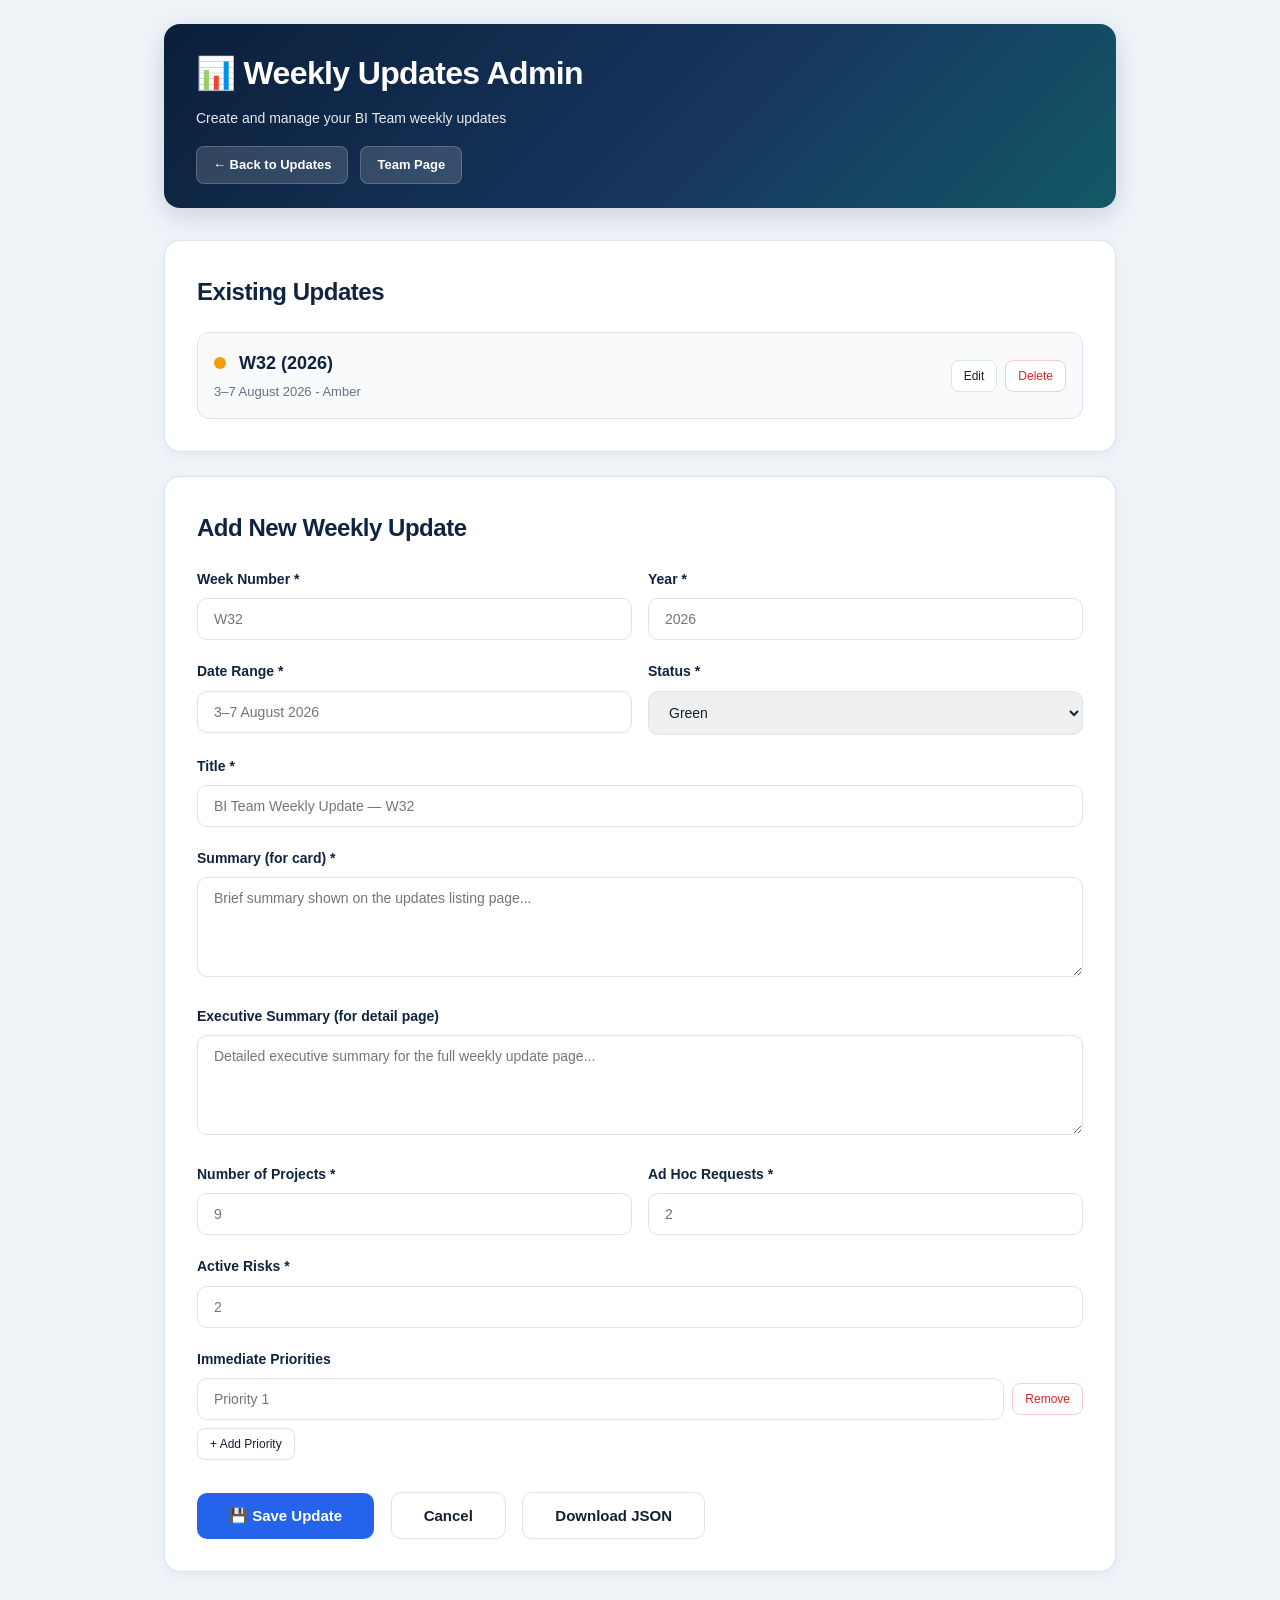
==== admin.html @ 56dffa7a "Add admin panel for managing weekly updates" ====
<!DOCTYPE html>
<html lang="en">
<head>
<meta charset="UTF-8">
<meta name="viewport" content="width=device-width, initial-scale=1.0">
<title>Admin - BI Team Weekly Updates</title>
<style>
:root {
  --navy:#10233f;
  --blue:#2563eb;
  --bg:#eef3f8;
  --text:#172033;
  --muted:#667085;
  --line:#dbe3ec;
}

* { box-sizing:border-box; }

body {
  margin:0;
  background: var(--bg);
  color: var(--text);
  font-family: Inter, "Segoe UI", Arial, sans-serif;
  line-height: 1.6;
}

.container {
  max-width: 1000px;
  margin: 0 auto;
  padding: 24px;
}

.header {
  padding: 24px 32px;
  border-radius: 16px;
  color: white;
  background: linear-gradient(135deg, #0b1f3a 0%, #17365f 58%, #0f766e 135%);
  box-shadow: 0 8px 24px rgba(15,35,63,.15);
  margin-bottom: 32px;
}

h1 {
  margin: 0 0 8px 0;
  font-size: 32px;
  letter-spacing: -.02em;
}

.header p {
  margin: 0;
  opacity: 0.9;
  font-size: 14px;
}

.nav-links {
  display: flex;
  gap: 12px;
  margin-top: 16px;
}

.nav-link {
  padding: 8px 16px;
  background: rgba(255,255,255,.15);
  border: 1px solid rgba(255,255,255,.2);
  border-radius: 8px;
  color: white;
  text-decoration: none;
  font-size: 13px;
  font-weight: 600;
  transition: all 0.2s;
}

.nav-link:hover {
  background: rgba(255,255,255,.25);
}

.card {
  background: white;
  border: 1px solid var(--line);
  border-radius: 16px;
  padding: 32px;
  margin-bottom: 24px;
  box-shadow: 0 4px 12px rgba(15,35,63,.04);
}

.card h2 {
  margin: 0 0 20px 0;
  color: var(--navy);
  font-size: 24px;
  letter-spacing: -.02em;
}

.form-group {
  margin-bottom: 20px;
}

.form-group label {
  display: block;
  margin-bottom: 8px;
  font-weight: 600;
  color: var(--navy);
  font-size: 14px;
}

.form-group input,
.form-group select,
.form-group textarea {
  width: 100%;
  padding: 12px 16px;
  border: 1px solid var(--line);
  border-radius: 10px;
  font-family: inherit;
  font-size: 14px;
  color: var(--text);
  transition: all 0.2s;
}

.form-group input:focus,
.form-group select:focus,
.form-group textarea:focus {
  outline: none;
  border-color: var(--blue);
  box-shadow: 0 0 0 3px rgba(37,99,235,.1);
}

.form-group textarea {
  min-height: 100px;
  resize: vertical;
}

.form-row {
  display: grid;
  grid-template-columns: 1fr 1fr;
  gap: 16px;
}

.priority-list {
  display: flex;
  flex-direction: column;
  gap: 8px;
}

.priority-item {
  display: flex;
  gap: 8px;
  align-items: center;
}

.priority-item input {
  flex: 1;
}

.btn-small {
  padding: 8px 12px;
  border: 1px solid var(--line);
  border-radius: 8px;
  background: white;
  color: var(--text);
  font-size: 12px;
  cursor: pointer;
  transition: all 0.2s;
}

.btn-small:hover {
  background: #f8fafc;
  border-color: var(--blue);
}

.btn-remove {
  color: #dc2626;
  border-color: #fecaca;
}

.btn-remove:hover {
  background: #fef2f2;
  border-color: #dc2626;
}

.btn-primary {
  padding: 14px 32px;
  border: none;
  border-radius: 10px;
  background: var(--blue);
  color: white;
  font-size: 15px;
  font-weight: 600;
  cursor: pointer;
  transition: all 0.2s;
}

.btn-primary:hover {
  background: #1d4ed8;
  transform: translateY(-1px);
  box-shadow: 0 4px 12px rgba(37,99,235,.3);
}

.btn-secondary {
  padding: 14px 32px;
  border: 1px solid var(--line);
  border-radius: 10px;
  background: white;
  color: var(--text);
  font-size: 15px;
  font-weight: 600;
  cursor: pointer;
  transition: all 0.2s;
  margin-left: 12px;
}

.btn-secondary:hover {
  background: #f8fafc;
  border-color: var(--blue);
}

.updates-list {
  display: flex;
  flex-direction: column;
  gap: 12px;
}

.update-item {
  display: flex;
  justify-content: space-between;
  align-items: center;
  padding: 16px;
  background: #f8fafc;
  border: 1px solid var(--line);
  border-radius: 12px;
  transition: all 0.2s;
}

.update-item:hover {
  background: white;
  box-shadow: 0 2px 8px rgba(15,35,63,.08);
}

.update-info {
  flex: 1;
}

.update-week {
  font-size: 18px;
  font-weight: 700;
  color: var(--navy);
  margin-bottom: 4px;
}

.update-date {
  font-size: 13px;
  color: var(--muted);
}

.update-actions {
  display: flex;
  gap: 8px;
}

.status-indicator {
  display: inline-block;
  width: 12px;
  height: 12px;
  border-radius: 50%;
  margin-right: 8px;
}

.status-green { background: #22c55e; }
.status-amber { background: #f59e0b; }
.status-red { background: #ef4444; }

.alert {
  padding: 16px 20px;
  border-radius: 12px;
  margin-bottom: 24px;
  font-size: 14px;
}

.alert-success {
  background: #dcfce7;
  color: #166534;
  border: 1px solid #bbf7d0;
}

.alert-error {
  background: #fee2e2;
  color: #991b1b;
  border: 1px solid #fecaca;
}

.alert-info {
  background: #dbeafe;
  color: #1e40af;
  border: 1px solid #bfdbfe;
}

@media (max-width: 768px) {
  .form-row {
    grid-template-columns: 1fr;
  }
  
  .container {
    padding: 16px;
  }
}
</style>
</head>
<body>
<div class="container">
  <header class="header">
    <h1>📊 Weekly Updates Admin</h1>
    <p>Create and manage your BI Team weekly updates</p>
    <div class="nav-links">
      <a href="index.html" class="nav-link">← Back to Updates</a>
      <a href="team.html" class="nav-link">Team Page</a>
    </div>
  </header>

  <div id="alertContainer"></div>

  <div class="card">
    <h2>Existing Updates</h2>
    <div class="updates-list" id="updatesList">
      <p style="color: var(--muted);">Loading updates...</p>
    </div>
  </div>

  <div class="card">
    <h2 id="formTitle">Add New Weekly Update</h2>
    <form id="updateForm">
      <input type="hidden" id="editIndex" value="">
      
      <div class="form-row">
        <div class="form-group">
          <label for="week">Week Number *</label>
          <input type="text" id="week" placeholder="W32" required>
        </div>
        <div class="form-group">
          <label for="year">Year *</label>
          <input type="number" id="year" placeholder="2026" required>
        </div>
      </div>

      <div class="form-row">
        <div class="form-group">
          <label for="dateRange">Date Range *</label>
          <input type="text" id="dateRange" placeholder="3–7 August 2026" required>
        </div>
        <div class="form-group">
          <label for="status">Status *</label>
          <select id="status" required>
            <option value="green">Green</option>
            <option value="amber">Amber</option>
            <option value="red">Red</option>
          </select>
        </div>
      </div>

      <div class="form-group">
        <label for="title">Title *</label>
        <input type="text" id="title" placeholder="BI Team Weekly Update — W32" required>
      </div>

      <div class="form-group">
        <label for="summary">Summary (for card) *</label>
        <textarea id="summary" placeholder="Brief summary shown on the updates listing page..." required></textarea>
      </div>

      <div class="form-group">
        <label for="executiveSummary">Executive Summary (for detail page)</label>
        <textarea id="executiveSummary" placeholder="Detailed executive summary for the full weekly update page..."></textarea>
      </div>

      <div class="form-row">
        <div class="form-group">
          <label for="projects">Number of Projects *</label>
          <input type="number" id="projects" placeholder="9" required>
        </div>
        <div class="form-group">
          <label for="adHoc">Ad Hoc Requests *</label>
          <input type="number" id="adHoc" placeholder="2" required>
        </div>
      </div>

      <div class="form-group">
        <label for="risks">Active Risks *</label>
        <input type="number" id="risks" placeholder="2" required>
      </div>

      <div class="form-group">
        <label>Immediate Priorities</label>
        <div class="priority-list" id="priorityList">
          <div class="priority-item">
            <input type="text" class="priority-input" placeholder="Priority 1">
            <button type="button" class="btn-small btn-remove" onclick="removePriority(this)">Remove</button>
          </div>
        </div>
        <button type="button" class="btn-small" onclick="addPriority()" style="margin-top: 8px;">+ Add Priority</button>
      </div>

      <div style="margin-top: 32px;">
        <button type="submit" class="btn-primary">💾 Save Update</button>
        <button type="button" class="btn-secondary" onclick="resetForm()">Cancel</button>
        <button type="button" class="btn-secondary" onclick="downloadJSON()">Download JSON</button>
      </div>
    </form>
  </div>
</div>

<script>
let updatesData = { updates: [] };

// Load existing updates
async function loadUpdates() {
  try {
    const response = await fetch('data/updates.json');
    if (response.ok) {
      updatesData = await response.json();
      displayUpdates();
    }
  } catch (error) {
    console.log('No existing updates found, starting fresh');
  }
}

function displayUpdates() {
  const list = document.getElementById('updatesList');
  if (updatesData.updates.length === 0) {
    list.innerHTML = '<p style="color: var(--muted);">No updates yet. Create your first one below!</p>';
    return;
  }

  list.innerHTML = updatesData.updates.map((update, index) => `
    <div class="update-item">
      <div class="update-info">
        <div class="update-week">
          <span class="status-indicator status-${update.status}"></span>
          ${update.week} (${update.year})
        </div>
        <div class="update-date">${update.dateRange} - ${update.statusLabel}</div>
      </div>
      <div class="update-actions">
        <button class="btn-small" onclick="editUpdate(${index})">Edit</button>
        <button class="btn-small btn-remove" onclick="deleteUpdate(${index})">Delete</button>
      </div>
    </div>
  `).join('');
}

function addPriority() {
  const list = document.getElementById('priorityList');
  const item = document.createElement('div');
  item.className = 'priority-item';
  item.innerHTML = `
    <input type="text" class="priority-input" placeholder="Priority ${list.children.length + 1}">
    <button type="button" class="btn-small btn-remove" onclick="removePriority(this)">Remove</button>
  `;
  list.appendChild(item);
}

function removePriority(btn) {
  btn.parentElement.remove();
}

function editUpdate(index) {
  const update = updatesData.updates[index];
  document.getElementById('editIndex').value = index;
  document.getElementById('formTitle').textContent = `Edit Update: ${update.week}`;
  document.getElementById('week').value = update.week;
  document.getElementById('year').value = update.year;
  document.getElementById('dateRange').value = update.dateRange;
  document.getElementById('status').value = update.status;
  document.getElementById('title').value = update.title;
  document.getElementById('summary').value = update.summary;
  document.getElementById('executiveSummary').value = update.executiveSummary || '';
  document.getElementById('projects').value = update.projects;
  document.getElementById('adHoc').value = update.adHoc;
  document.getElementById('risks').value = update.risks;

  // Load priorities
  const priorityList = document.getElementById('priorityList');
  priorityList.innerHTML = '';
  (update.priorities || []).forEach((priority, i) => {
    const item = document.createElement('div');
    item.className = 'priority-item';
    item.innerHTML = `
      <input type="text" class="priority-input" value="${priority}" placeholder="Priority ${i + 1}">
      <button type="button" class="btn-small btn-remove" onclick="removePriority(this)">Remove</button>
    `;
    priorityList.appendChild(item);
  });

  window.scrollTo({ top: document.getElementById('updateForm').offsetTop - 100, behavior: 'smooth' });
}

function deleteUpdate(index) {
  if (confirm('Are you sure you want to delete this update?')) {
    updatesData.updates.splice(index, 1);
    displayUpdates();
    showAlert('Update deleted successfully!', 'success');
  }
}

function resetForm() {
  document.getElementById('updateForm').reset();
  document.getElementById('editIndex').value = '';
  document.getElementById('formTitle').textContent = 'Add New Weekly Update';
  const priorityList = document.getElementById('priorityList');
  priorityList.innerHTML = `
    <div class="priority-item">
      <input type="text" class="priority-input" placeholder="Priority 1">
      <button type="button" class="btn-small btn-remove" onclick="removePriority(this)">Remove</button>
    </div>
  `;
}

function showAlert(message, type = 'info') {
  const alertContainer = document.getElementById('alertContainer');
  const alert = document.createElement('div');
  alert.className = `alert alert-${type}`;
  alert.textContent = message;
  alertContainer.appendChild(alert);
  setTimeout(() => alert.remove(), 5000);
}

document.getElementById('updateForm').addEventListener('submit', (e) => {
  e.preventDefault();
  
  const priorities = Array.from(document.querySelectorAll('.priority-input'))
    .map(input => input.value.trim())
    .filter(val => val);

  const status = document.getElementById('status').value;
  const statusLabels = { green: 'Green', amber: 'Amber', red: 'Red' };
  
  const week = document.getElementById('week').value;
  const year = document.getElementById('year').value;
  const fileName = `weekly-updates/${week.toLowerCase()}-${year}.html`;

  const update = {
    week,
    year: parseInt(year),
    dateRange: document.getElementById('dateRange').value,
    status,
    statusLabel: statusLabels[status],
    title: document.getElementById('title').value,
    summary: document.getElementById('summary').value,
    fileName,
    projects: parseInt(document.getElementById('projects').value),
    adHoc: parseInt(document.getElementById('adHoc').value),
    risks: parseInt(document.getElementById('risks').value),
    owner: "BI Team",
    executiveSummary: document.getElementById('executiveSummary').value,
    priorities
  };

  const editIndex = document.getElementById('editIndex').value;
  if (editIndex !== '') {
    updatesData.updates[parseInt(editIndex)] = update;
    showAlert('Update modified successfully!', 'success');
  } else {
    updatesData.updates.unshift(update);
    showAlert('Update added successfully!', 'success');
  }

  displayUpdates();
  resetForm();
  
  showAlert('Don\'t forget to download the JSON and commit changes to GitHub!', 'info');
});

function downloadJSON() {
  const dataStr = JSON.stringify(updatesData, null, 2);
  const dataUri = 'data:application/json;charset=utf-8,'+ encodeURIComponent(dataStr);
  const exportFileDefaultName = 'updates.json';
  
  const linkElement = document.createElement('a');
  linkElement.setAttribute('href', dataUri);
  linkElement.setAttribute('download', exportFileDefaultName);
  linkElement.click();
  
  showAlert('JSON file downloaded! Replace data/updates.json with this file and push to GitHub.', 'success');
}

// Initialize
loadUpdates();
</script>
</body>
</html>
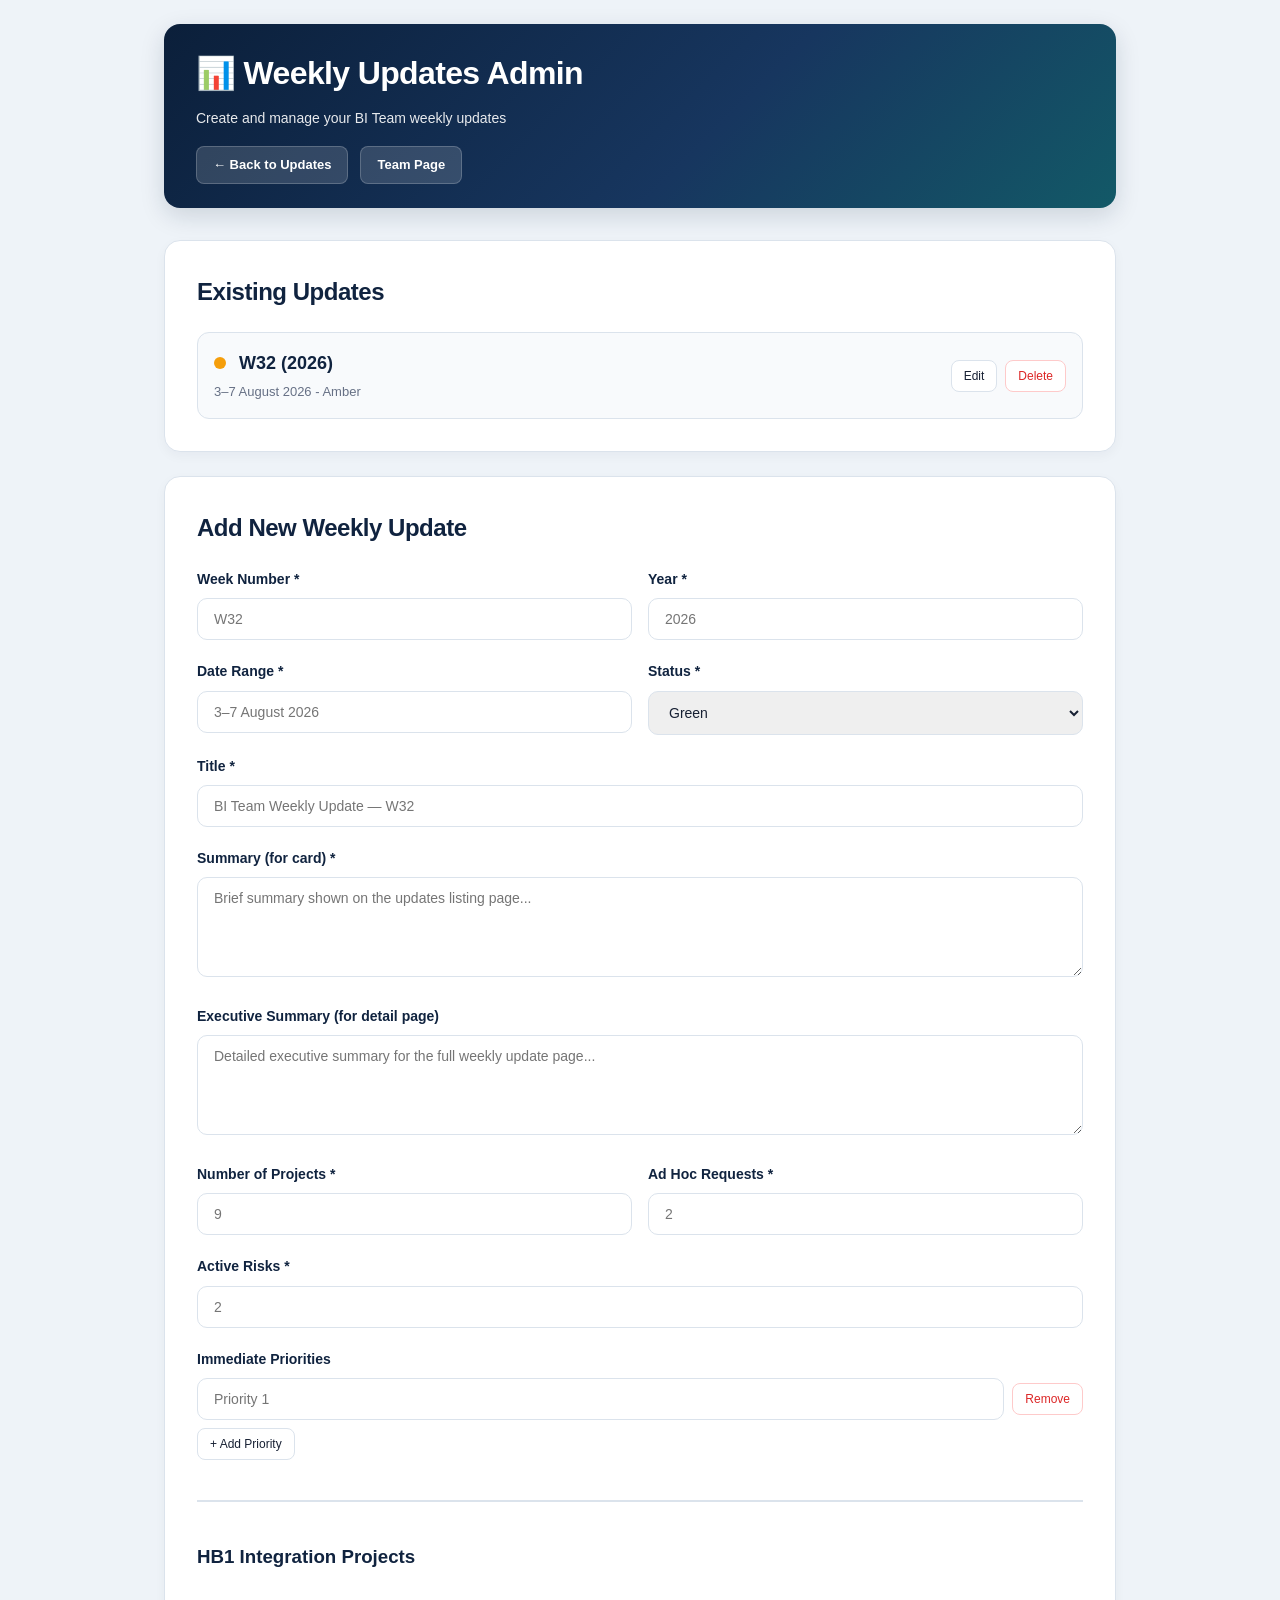
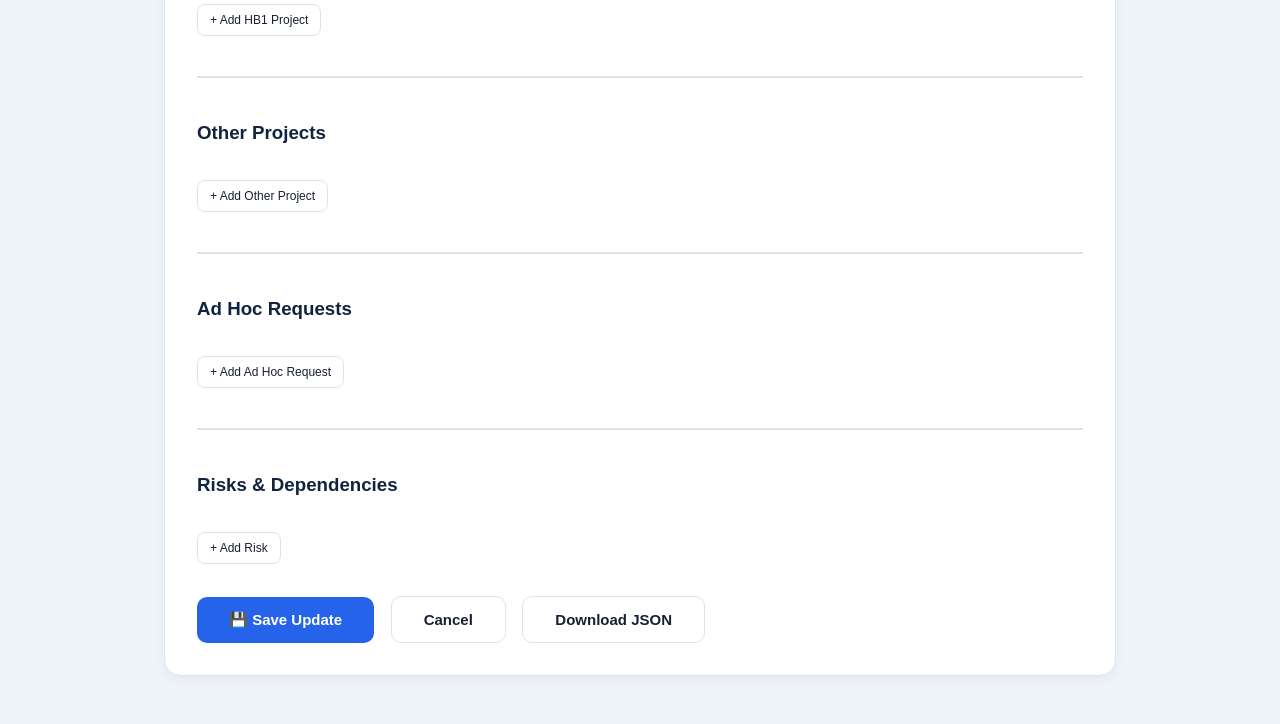
==== commit 1d3a3eef: "Add full project management to admin panel" ====
--- a/admin.html
+++ b/admin.html
@@ -291,6 +291,65 @@
   border: 1px solid #bfdbfe;
 }
 
+.project-card {
+  background: #f8fafc;
+  border: 1px solid var(--line);
+  border-radius: 12px;
+  padding: 20px;
+  margin-bottom: 16px;
+}
+
+.project-card h4 {
+  margin: 0 0 16px 0;
+  color: var(--navy);
+  font-size: 16px;
+  display: flex;
+  justify-content: space-between;
+  align-items: center;
+}
+
+.project-grid {
+  display: grid;
+  grid-template-columns: repeat(3, 1fr);
+  gap: 12px;
+  margin-bottom: 12px;
+}
+
+.stage-checkboxes {
+  display: flex;
+  flex-wrap: wrap;
+  gap: 12px;
+  margin: 12px 0;
+}
+
+.stage-checkbox {
+  display: flex;
+  align-items: center;
+  gap: 6px;
+  padding: 6px 12px;
+  background: white;
+  border: 1px solid var(--line);
+  border-radius: 8px;
+  cursor: pointer;
+  transition: all 0.2s;
+}
+
+.stage-checkbox:hover {
+  border-color: var(--blue);
+}
+
+.stage-checkbox input[type="checkbox"] {
+  width: auto;
+  margin: 0;
+}
+
+.stage-checkbox label {
+  margin: 0;
+  cursor: pointer;
+  font-size: 12px;
+  font-weight: 500;
+}
+
 @media (max-width: 768px) {
   .form-row {
     grid-template-columns: 1fr;
@@ -394,6 +453,30 @@
         </div>
         <button type="button" class="btn-small" onclick="addPriority()" style="margin-top: 8px;">+ Add Priority</button>
       </div>
+
+      <hr style="margin: 40px 0; border: none; border-top: 2px solid var(--line);">
+
+      <h3 style="margin-bottom: 20px; color: var(--navy);">HB1 Integration Projects</h3>
+      <div id="hb1ProjectsList"></div>
+      <button type="button" class="btn-small" onclick="addProject('hb1')" style="margin-top: 12px;">+ Add HB1 Project</button>
+
+      <hr style="margin: 40px 0; border: none; border-top: 2px solid var(--line);">
+
+      <h3 style="margin-bottom: 20px; color: var(--navy);">Other Projects</h3>
+      <div id="otherProjectsList"></div>
+      <button type="button" class="btn-small" onclick="addProject('other')" style="margin-top: 12px;">+ Add Other Project</button>
+
+      <hr style="margin: 40px 0; border: none; border-top: 2px solid var(--line);">
+
+      <h3 style="margin-bottom: 20px; color: var(--navy);">Ad Hoc Requests</h3>
+      <div id="adHocList"></div>
+      <button type="button" class="btn-small" onclick="addAdHoc()" style="margin-top: 12px;">+ Add Ad Hoc Request</button>
+
+      <hr style="margin: 40px 0; border: none; border-top: 2px solid var(--line);">
+
+      <h3 style="margin-bottom: 20px; color: var(--navy);">Risks & Dependencies</h3>
+      <div id="risksList"></div>
+      <button type="button" class="btn-small" onclick="addRisk()" style="margin-top: 12px;">+ Add Risk</button>
 
       <div style="margin-top: 32px;">
         <button type="submit" class="btn-primary">💾 Save Update</button>
@@ -453,6 +536,171 @@
     <button type="button" class="btn-small btn-remove" onclick="removePriority(this)">Remove</button>
   `;
   list.appendChild(item);
+}
+
+function removePriority(btn) {
+  btn.parentElement.remove();
+}
+
+function addProject(type) {
+  const listId = type === 'hb1' ? 'hb1ProjectsList' : 'otherProjectsList';
+  const list = document.getElementById(listId);
+  const index = list.children.length;
+  
+  const projectCard = document.createElement('div');
+  projectCard.className = 'project-card';
+  projectCard.innerHTML = `
+    <h4>
+      <span>Project ${index + 1}</span>
+      <button type="button" class="btn-small btn-remove" onclick="this.closest('.project-card').remove()">Remove</button>
+    </h4>
+    <div class="project-grid">
+      <div class="form-group" style="margin: 0;">
+        <label>Project Name *</label>
+        <input type="text" class="project-name" placeholder="Scorecard" required>
+      </div>
+      <div class="form-group" style="margin: 0;">
+        <label>Technology *</label>
+        <input type="text" class="project-tech" placeholder="Power BI" required>
+      </div>
+      <div class="form-group" style="margin: 0;">
+        <label>Owner *</label>
+        <input type="text" class="project-owner" placeholder="Mark" required>
+      </div>
+    </div>
+    ${type === 'hb1' ? `
+    <div class="form-group" style="margin: 12px 0 0 0;">
+      <label>Delivery Stages (check completed/in-progress)</label>
+      <div class="stage-checkboxes">
+        <div class="stage-checkbox">
+          <input type="checkbox" class="stage-scoping" id="scoping-${index}">
+          <label for="scoping-${index}">Scoping</label>
+        </div>
+        <div class="stage-checkbox">
+          <input type="checkbox" class="stage-development" id="development-${index}">
+          <label for="development-${index}">Development</label>
+        </div>
+        <div class="stage-checkbox">
+          <input type="checkbox" class="stage-internal" id="internal-${index}">
+          <label for="internal-${index}">Internal Testing</label>
+        </div>
+        <div class="stage-checkbox">
+          <input type="checkbox" class="stage-external" id="external-${index}">
+          <label for="external-${index}">External Testing</label>
+        </div>
+        <div class="stage-checkbox">
+          <input type="checkbox" class="stage-uat" id="uat-${index}">
+          <label for="uat-${index}">UAT</label>
+        </div>
+        <div class="stage-checkbox">
+          <input type="checkbox" class="stage-hypercare" id="hypercare-${index}">
+          <label for="hypercare-${index}">Hypercare</label>
+        </div>
+      </div>
+    </div>
+    ` : `
+    <div class="form-group" style="margin: 12px 0 0 0;">
+      <label>Status</label>
+      <select class="project-status">
+        <option value="done">Done</option>
+        <option value="progress">In Progress</option>
+        <option value="paused">Paused</option>
+        <option value="pending">Pending</option>
+      </select>
+    </div>
+    `}
+    <div class="form-group" style="margin: 12px 0 0 0;">
+      <label>This Week Update</label>
+      <textarea class="project-update" placeholder="What happened this week..." rows="2"></textarea>
+    </div>
+    <div class="form-group" style="margin: 12px 0 0 0;">
+      <label>Next Action</label>
+      <textarea class="project-next" placeholder="What's next..." rows="2"></textarea>
+    </div>
+    <div class="form-group" style="margin: 12px 0 0 0;">
+      <label>Forecast</label>
+      <input type="text" class="project-forecast" placeholder="TBC — UAT readiness">
+    </div>
+  `;
+  list.appendChild(projectCard);
+}
+
+function addAdHoc() {
+  const list = document.getElementById('adHocList');
+  const card = document.createElement('div');
+  card.className = 'project-card';
+  card.innerHTML = `
+    <h4>
+      <span>Request ${list.children.length + 1}</span>
+      <button type="button" class="btn-small btn-remove" onclick="this.closest('.project-card').remove()">Remove</button>
+    </h4>
+    <div class="project-grid">
+      <div class="form-group" style="margin: 0;">
+        <label>Request Name *</label>
+        <input type="text" class="adhoc-name" placeholder="Costing Sheet Macro Review" required>
+      </div>
+      <div class="form-group" style="margin: 0;">
+        <label>Technology</label>
+        <input type="text" class="adhoc-tech" placeholder="Excel">
+      </div>
+      <div class="form-group" style="margin: 0;">
+        <label>Raised By</label>
+        <input type="text" class="adhoc-raised" placeholder="Justin & Gavin">
+      </div>
+    </div>
+    <div class="project-grid" style="grid-template-columns: 1fr 1fr;">
+      <div class="form-group" style="margin: 12px 0 0 0;">
+        <label>Status</label>
+        <select class="adhoc-status">
+          <option value="monitoring">Monitoring</option>
+          <option value="progress">In Progress</option>
+          <option value="done">Done</option>
+        </select>
+      </div>
+      <div class="form-group" style="margin: 12px 0 0 0;">
+        <label>Owner</label>
+        <input type="text" class="adhoc-owner" placeholder="Mark">
+      </div>
+    </div>
+    <div class="form-group" style="margin: 12px 0 0 0;">
+      <label>Next Action</label>
+      <textarea class="adhoc-next" placeholder="Continue monitoring and support..." rows="2"></textarea>
+    </div>
+  `;
+  list.appendChild(card);
+}
+
+function addRisk() {
+  const list = document.getElementById('risksList');
+  const card = document.createElement('div');
+  card.className = 'project-card';
+  card.innerHTML = `
+    <h4>
+      <span>Risk ${list.children.length + 1}</span>
+      <button type="button" class="btn-small btn-remove" onclick="this.closest('.project-card').remove()">Remove</button>
+    </h4>
+    <div class="form-group" style="margin: 0;">
+      <label>Risk Level</label>
+      <select class="risk-level">
+        <option value="high">High</option>
+        <option value="medium">Medium</option>
+        <option value="low">Low</option>
+      </select>
+    </div>
+    <div class="form-group" style="margin: 12px 0 0 0;">
+      <label>Risk Description *</label>
+      <input type="text" class="risk-name" placeholder="HB1 Margin data is not finalised..." required>
+    </div>
+    <div class="form-group" style="margin: 12px 0 0 0;">
+      <label>Impact</label>
+      <textarea class="risk-impact" placeholder="Scheduled and Actual Margin fields are not yet finalised..." rows="2"></textarea>
+    </div>
+    <div class="form-group" style="margin: 12px 0 0 0;">
+      <label>Affected Reports</label>
+      <input type="text" class="risk-affected" placeholder="Scorecard; Gross Margin Report">
+    </div>
+  `;
+  list.appendChild(card);
 }
 
 function removePriority(btn) {
@@ -487,6 +735,77 @@
     priorityList.appendChild(item);
   });
 
+  // Load HB1 projects
+  document.getElementById('hb1ProjectsList').innerHTML = '';
+  (update.hb1Projects || []).forEach(() => {
+    addProject('hb1');
+  });
+  const hb1Cards = document.querySelectorAll('#hb1ProjectsList .project-card');
+  (update.hb1Projects || []).forEach((proj, i) => {
+    const card = hb1Cards[i];
+    card.querySelector('.project-name').value = proj.name;
+    card.querySelector('.project-tech').value = proj.technology;
+    card.querySelector('.project-owner').value = proj.owner;
+    if (proj.stages) {
+      card.querySelector('.stage-scoping').checked = proj.stages.scoping;
+      card.querySelector('.stage-development').checked = proj.stages.development;
+      card.querySelector('.stage-internal').checked = proj.stages.internalTesting;
+      card.querySelector('.stage-external').checked = proj.stages.externalTesting;
+      card.querySelector('.stage-uat').checked = proj.stages.uat;
+      card.querySelector('.stage-hypercare').checked = proj.stages.hypercare;
+    }
+    card.querySelector('.project-update').value = proj.thisWeek || '';
+    card.querySelector('.project-next').value = proj.nextAction || '';
+    card.querySelector('.project-forecast').value = proj.forecast || '';
+  });
+
+  // Load other projects
+  document.getElementById('otherProjectsList').innerHTML = '';
+  (update.otherProjects || []).forEach(() => {
+    addProject('other');
+  });
+  const otherCards = document.querySelectorAll('#otherProjectsList .project-card');
+  (update.otherProjects || []).forEach((proj, i) => {
+    const card = otherCards[i];
+    card.querySelector('.project-name').value = proj.name;
+    card.querySelector('.project-tech').value = proj.technology;
+    card.querySelector('.project-owner').value = proj.owner;
+    card.querySelector('.project-status').value = proj.status || 'progress';
+    card.querySelector('.project-update').value = proj.thisWeek || '';
+    card.querySelector('.project-next').value = proj.nextAction || '';
+    card.querySelector('.project-forecast').value = proj.forecast || '';
+  });
+
+  // Load ad hoc requests
+  document.getElementById('adHocList').innerHTML = '';
+  (update.adHocRequests || []).forEach(() => {
+    addAdHoc();
+  });
+  const adHocCards = document.querySelectorAll('#adHocList .project-card');
+  (update.adHocRequests || []).forEach((req, i) => {
+    const card = adHocCards[i];
+    card.querySelector('.adhoc-name').value = req.name;
+    card.querySelector('.adhoc-tech').value = req.technology || '';
+    card.querySelector('.adhoc-raised').value = req.raisedBy || '';
+    card.querySelector('.adhoc-status').value = req.status || 'monitoring';
+    card.querySelector('.adhoc-owner').value = req.owner || '';
+    card.querySelector('.adhoc-next').value = req.nextAction || '';
+  });
+
+  // Load risks
+  document.getElementById('risksList').innerHTML = '';
+  (update.riskDetails || []).forEach(() => {
+    addRisk();
+  });
+  const riskCards = document.querySelectorAll('#risksList .project-card');
+  (update.riskDetails || []).forEach((risk, i) => {
+    const card = riskCards[i];
+    card.querySelector('.risk-level').value = risk.level || 'high';
+    card.querySelector('.risk-name').value = risk.risk;
+    card.querySelector('.risk-impact').value = risk.impact || '';
+    card.querySelector('.risk-affected').value = risk.affectedReports || '';
+  });
+
   window.scrollTo({ top: document.getElementById('updateForm').offsetTop - 100, behavior: 'smooth' });
 }
 
@@ -509,6 +828,10 @@
       <button type="button" class="btn-small btn-remove" onclick="removePriority(this)">Remove</button>
     </div>
   `;
+  document.getElementById('hb1ProjectsList').innerHTML = '';
+  document.getElementById('otherProjectsList').innerHTML = '';
+  document.getElementById('adHocList').innerHTML = '';
+  document.getElementById('risksList').innerHTML = '';
 }
 
 function showAlert(message, type = 'info') {
@@ -526,6 +849,53 @@
   const priorities = Array.from(document.querySelectorAll('.priority-input'))
     .map(input => input.value.trim())
     .filter(val => val);
+
+  // Collect HB1 projects
+  const hb1Projects = Array.from(document.querySelectorAll('#hb1ProjectsList .project-card')).map(card => ({
+    name: card.querySelector('.project-name').value,
+    technology: card.querySelector('.project-tech').value,
+    owner: card.querySelector('.project-owner').value,
+    stages: {
+      scoping: card.querySelector('.stage-scoping')?.checked || false,
+      development: card.querySelector('.stage-development')?.checked || false,
+      internalTesting: card.querySelector('.stage-internal')?.checked || false,
+      externalTesting: card.querySelector('.stage-external')?.checked || false,
+      uat: card.querySelector('.stage-uat')?.checked || false,
+      hypercare: card.querySelector('.stage-hypercare')?.checked || false
+    },
+    thisWeek: card.querySelector('.project-update').value,
+    nextAction: card.querySelector('.project-next').value,
+    forecast: card.querySelector('.project-forecast').value
+  }));
+
+  // Collect other projects
+  const otherProjects = Array.from(document.querySelectorAll('#otherProjectsList .project-card')).map(card => ({
+    name: card.querySelector('.project-name').value,
+    technology: card.querySelector('.project-tech').value,
+    owner: card.querySelector('.project-owner').value,
+    status: card.querySelector('.project-status').value,
+    thisWeek: card.querySelector('.project-update').value,
+    nextAction: card.querySelector('.project-next').value,
+    forecast: card.querySelector('.project-forecast').value
+  }));
+
+  // Collect ad hoc requests
+  const adHocRequests = Array.from(document.querySelectorAll('#adHocList .project-card')).map(card => ({
+    name: card.querySelector('.adhoc-name').value,
+    technology: card.querySelector('.adhoc-tech').value,
+    raisedBy: card.querySelector('.adhoc-raised').value,
+    status: card.querySelector('.adhoc-status').value,
+    owner: card.querySelector('.adhoc-owner').value,
+    nextAction: card.querySelector('.adhoc-next').value
+  }));
+
+  // Collect risks
+  const risks = Array.from(document.querySelectorAll('#risksList .project-card')).map(card => ({
+    level: card.querySelector('.risk-level').value,
+    risk: card.querySelector('.risk-name').value,
+    impact: card.querySelector('.risk-impact').value,
+    affectedReports: card.querySelector('.risk-affected').value
+  }));
 
   const status = document.getElementById('status').value;
   const statusLabels = { green: 'Green', amber: 'Amber', red: 'Red' };
@@ -548,7 +918,11 @@
     risks: parseInt(document.getElementById('risks').value),
     owner: "BI Team",
     executiveSummary: document.getElementById('executiveSummary').value,
-    priorities
+    priorities,
+    hb1Projects,
+    otherProjects,
+    adHocRequests,
+    riskDetails: risks
   };
 
   const editIndex = document.getElementById('editIndex').value;
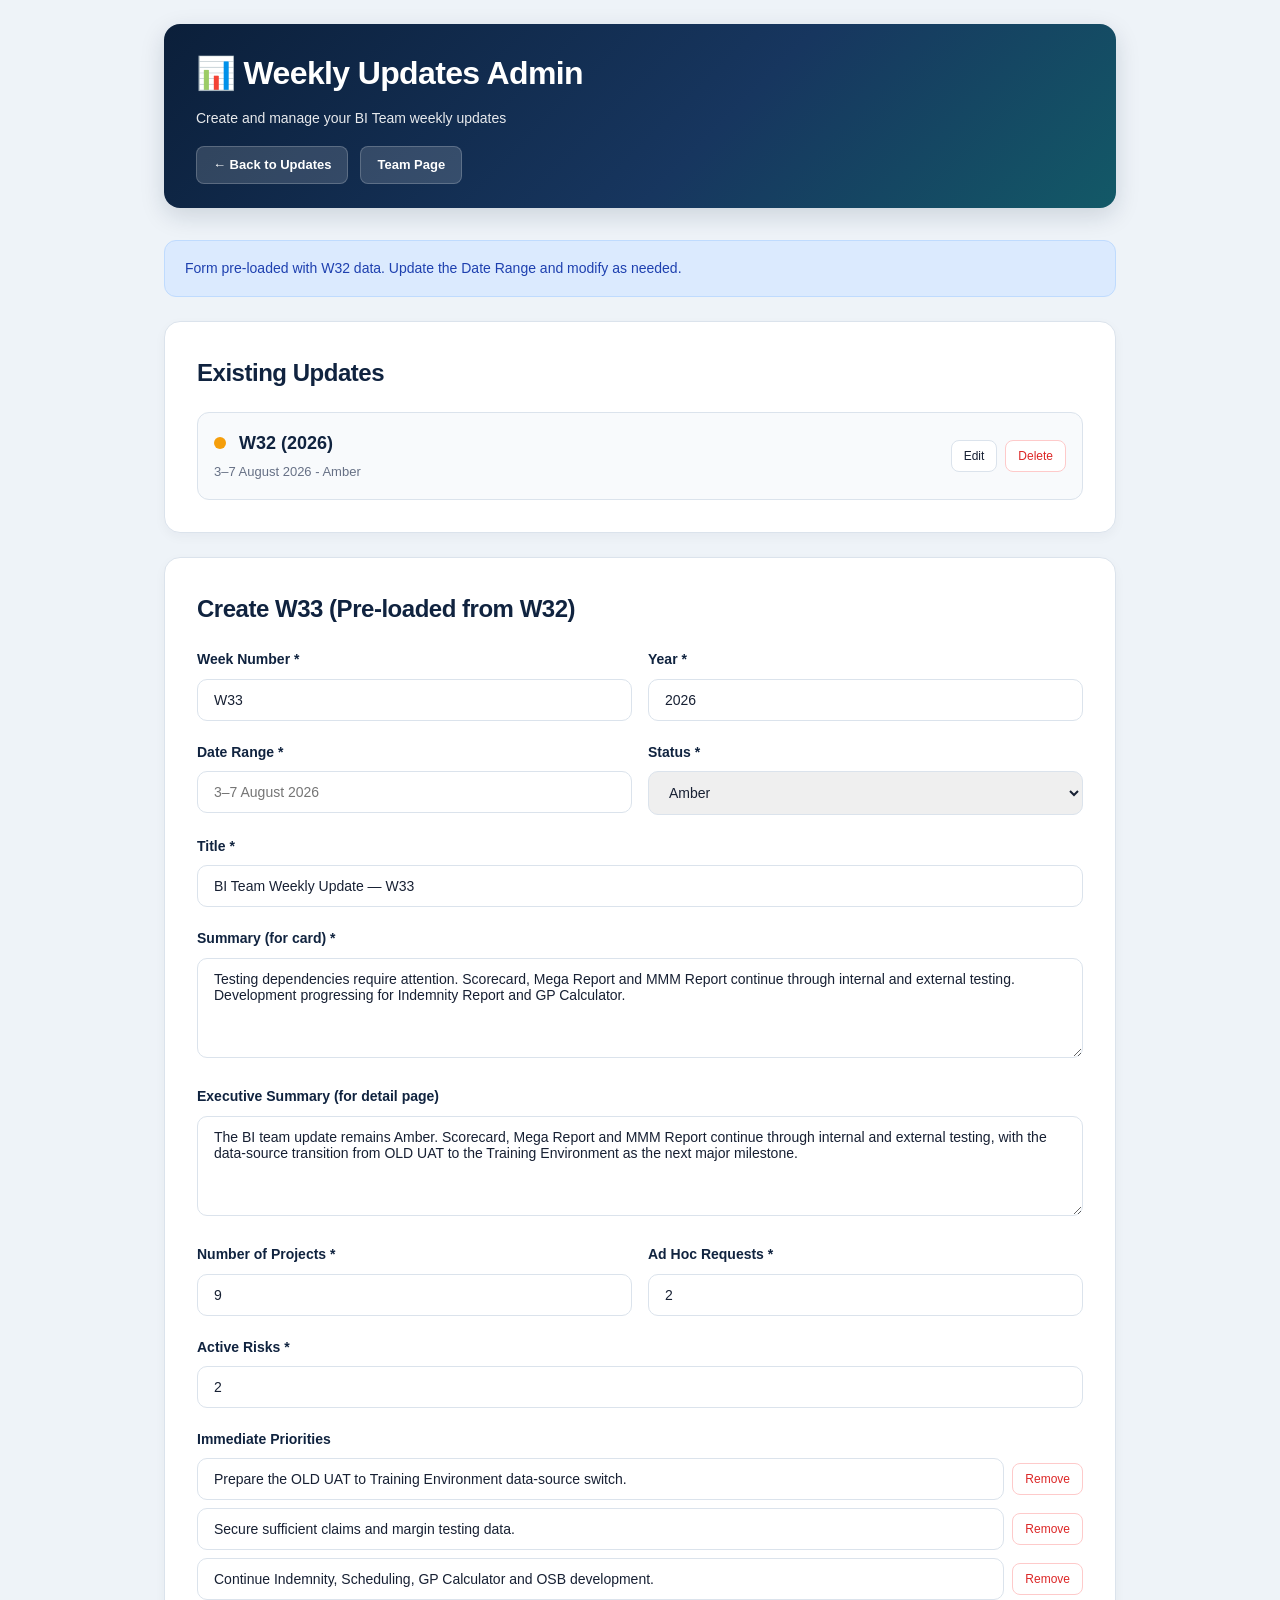
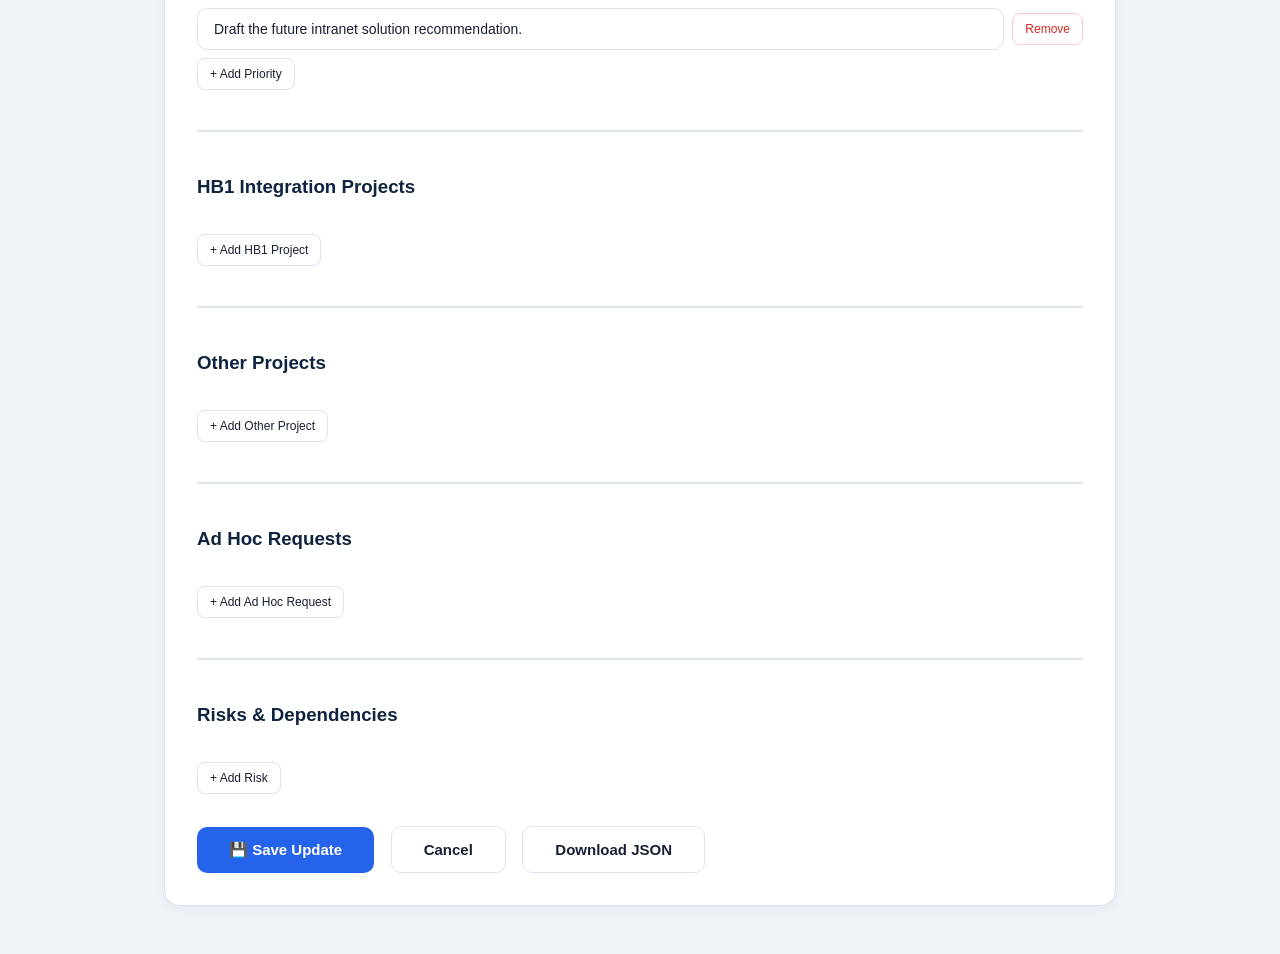
==== commit 98374adf: "Add auto-increment and pre-load previous week data feature" ====
--- a/admin.html
+++ b/admin.html
@@ -705,6 +705,132 @@
 
 function removePriority(btn) {
   btn.parentElement.remove();
+}
+
+function getNextWeekNumber() {
+  if (!updatesData.updates || updatesData.updates.length === 0) {
+    return 'W1';
+  }
+  // Get the most recent update (first in array)
+  const latestUpdate = updatesData.updates[0];
+  const weekMatch = latestUpdate.week.match(/W(\d+)/);
+  if (weekMatch) {
+    const nextWeekNum = parseInt(weekMatch[1]) + 1;
+    return `W${nextWeekNum}`;
+  }
+  return 'W1';
+}
+
+function preloadPreviousWeek() {
+  if (!updatesData.updates || updatesData.updates.length === 0) {
+    return; // No previous data to load
+  }
+
+  const previousUpdate = updatesData.updates[0]; // Most recent update
+  const nextWeek = getNextWeekNumber();
+  const nextYear = previousUpdate.year; // Keep same year (user can change if needed)
+
+  // Auto-fill form with previous week's data
+  document.getElementById('week').value = nextWeek;
+  document.getElementById('year').value = nextYear;
+  document.getElementById('dateRange').value = ''; // User needs to update this
+  document.getElementById('status').value = previousUpdate.status;
+  document.getElementById('title').value = `BI Team Weekly Update — ${nextWeek}`;
+  document.getElementById('summary').value = previousUpdate.summary;
+  document.getElementById('executiveSummary').value = previousUpdate.executiveSummary || '';
+  document.getElementById('projects').value = previousUpdate.projects;
+  document.getElementById('adHoc').value = previousUpdate.adHoc;
+  document.getElementById('risks').value = previousUpdate.risks;
+
+  // Load priorities
+  const priorityList = document.getElementById('priorityList');
+  priorityList.innerHTML = '';
+  (previousUpdate.priorities || []).forEach((priority, i) => {
+    const item = document.createElement('div');
+    item.className = 'priority-item';
+    item.innerHTML = `
+      <input type="text" class="priority-input" value="${priority}" placeholder="Priority ${i + 1}">
+      <button type="button" class="btn-small btn-remove" onclick="removePriority(this)">Remove</button>
+    `;
+    priorityList.appendChild(item);
+  });
+
+  // Load HB1 projects
+  document.getElementById('hb1ProjectsList').innerHTML = '';
+  (previousUpdate.hb1Projects || []).forEach(() => {
+    addProject('hb1');
+  });
+  const hb1Cards = document.querySelectorAll('#hb1ProjectsList .project-card');
+  (previousUpdate.hb1Projects || []).forEach((proj, i) => {
+    const card = hb1Cards[i];
+    card.querySelector('.project-name').value = proj.name;
+    card.querySelector('.project-tech').value = proj.technology;
+    card.querySelector('.project-owner').value = proj.owner;
+    if (proj.stages) {
+      card.querySelector('.stage-scoping').checked = proj.stages.scoping;
+      card.querySelector('.stage-development').checked = proj.stages.development;
+      card.querySelector('.stage-internal').checked = proj.stages.internalTesting;
+      card.querySelector('.stage-external').checked = proj.stages.externalTesting;
+      card.querySelector('.stage-uat').checked = proj.stages.uat;
+      card.querySelector('.stage-hypercare').checked = proj.stages.hypercare;
+    }
+    card.querySelector('.project-update').value = proj.thisWeek || '';
+    card.querySelector('.project-next').value = proj.nextAction || '';
+    card.querySelector('.project-forecast').value = proj.forecast || '';
+  });
+
+  // Load other projects
+  document.getElementById('otherProjectsList').innerHTML = '';
+  (previousUpdate.otherProjects || []).forEach(() => {
+    addProject('other');
+  });
+  const otherCards = document.querySelectorAll('#otherProjectsList .project-card');
+  (previousUpdate.otherProjects || []).forEach((proj, i) => {
+    const card = otherCards[i];
+    card.querySelector('.project-name').value = proj.name;
+    card.querySelector('.project-tech').value = proj.technology;
+    card.querySelector('.project-owner').value = proj.owner;
+    card.querySelector('.project-status').value = proj.status || 'progress';
+    card.querySelector('.project-update').value = proj.thisWeek || '';
+    card.querySelector('.project-next').value = proj.nextAction || '';
+    card.querySelector('.project-forecast').value = proj.forecast || '';
+  });
+
+  // Load ad hoc requests
+  document.getElementById('adHocList').innerHTML = '';
+  (previousUpdate.adHocRequests || []).forEach(() => {
+    addAdHoc();
+  });
+  const adHocCards = document.querySelectorAll('#adHocList .project-card');
+  (previousUpdate.adHocRequests || []).forEach((req, i) => {
+    const card = adHocCards[i];
+    card.querySelector('.adhoc-name').value = req.name;
+    card.querySelector('.adhoc-tech').value = req.technology || '';
+    card.querySelector('.adhoc-raised').value = req.raisedBy || '';
+    card.querySelector('.adhoc-status').value = req.status || 'monitoring';
+    card.querySelector('.adhoc-owner').value = req.owner || '';
+    card.querySelector('.adhoc-next').value = req.nextAction || '';
+  });
+
+  // Load risks
+  document.getElementById('risksList').innerHTML = '';
+  (previousUpdate.riskDetails || []).forEach(() => {
+    addRisk();
+  });
+  const riskCards = document.querySelectorAll('#risksList .project-card');
+  (previousUpdate.riskDetails || []).forEach((risk, i) => {
+    const card = riskCards[i];
+    card.querySelector('.risk-name').value = risk.name;
+    card.querySelector('.risk-category').value = risk.category || 'quality';
+    card.querySelector('.risk-likelihood').value = risk.likelihood || 'medium';
+    card.querySelector('.risk-impact').value = risk.impact || 'medium';
+    card.querySelector('.risk-mitigation').value = risk.mitigation || '';
+    card.querySelector('.risk-affected').value = risk.affected || '';
+  });
+
+  // Update form title
+  document.getElementById('formTitle').textContent = `Create ${nextWeek} (Pre-loaded from ${previousUpdate.week})`;
+  showAlert(`Form pre-loaded with ${previousUpdate.week} data. Update the Date Range and modify as needed.`, 'info');
 }
 
 function editUpdate(index) {
@@ -820,18 +946,15 @@
 function resetForm() {
   document.getElementById('updateForm').reset();
   document.getElementById('editIndex').value = '';
-  document.getElementById('formTitle').textContent = 'Add New Weekly Update';
   const priorityList = document.getElementById('priorityList');
-  priorityList.innerHTML = `
-    <div class="priority-item">
-      <input type="text" class="priority-input" placeholder="Priority 1">
-      <button type="button" class="btn-small btn-remove" onclick="removePriority(this)">Remove</button>
-    </div>
-  `;
+  priorityList.innerHTML = '';
   document.getElementById('hb1ProjectsList').innerHTML = '';
   document.getElementById('otherProjectsList').innerHTML = '';
   document.getElementById('adHocList').innerHTML = '';
   document.getElementById('risksList').innerHTML = '';
+  
+  // After reset, automatically pre-load previous week's data
+  setTimeout(() => preloadPreviousWeek(), 100);
 }
 
 function showAlert(message, type = 'info') {
@@ -954,7 +1077,10 @@
 }
 
 // Initialize
-loadUpdates();
+loadUpdates().then(() => {
+  // After loading existing updates, pre-load form with next week's data
+  preloadPreviousWeek();
+});
 </script>
 </body>
 </html>
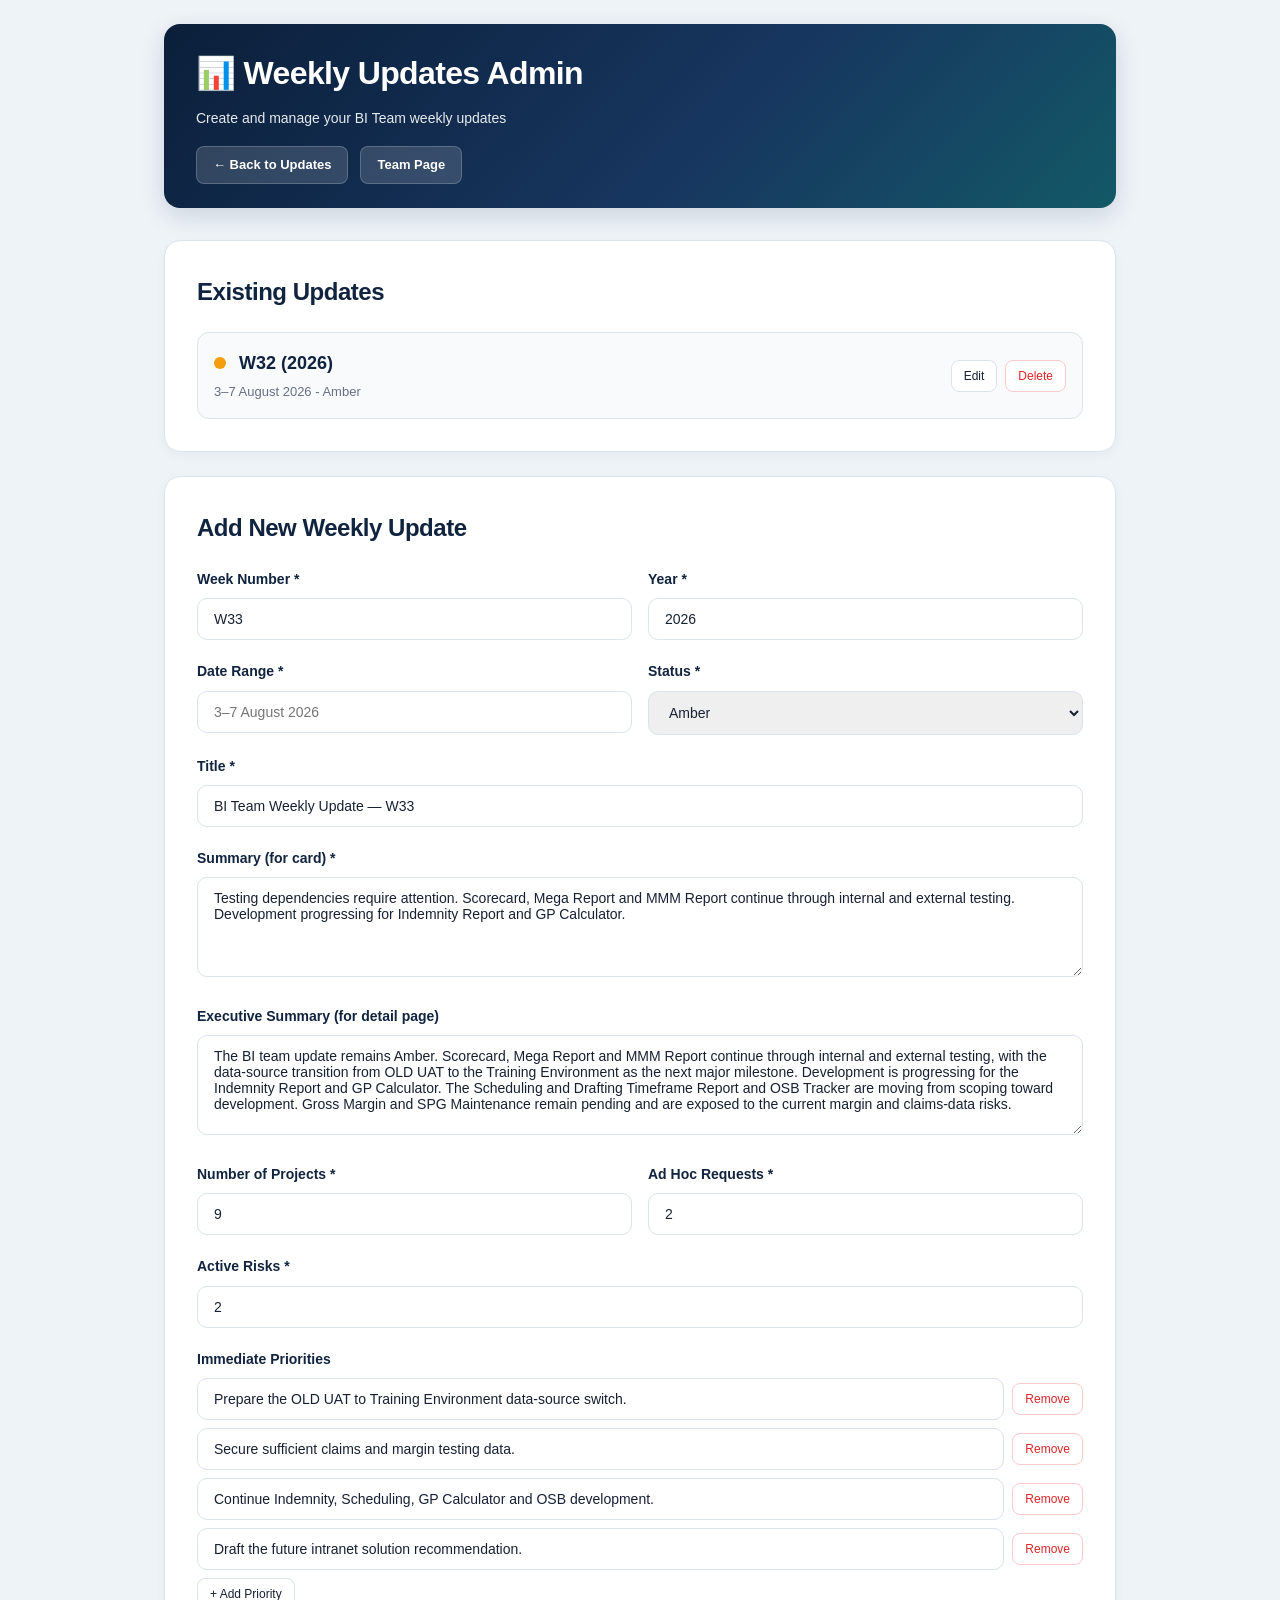
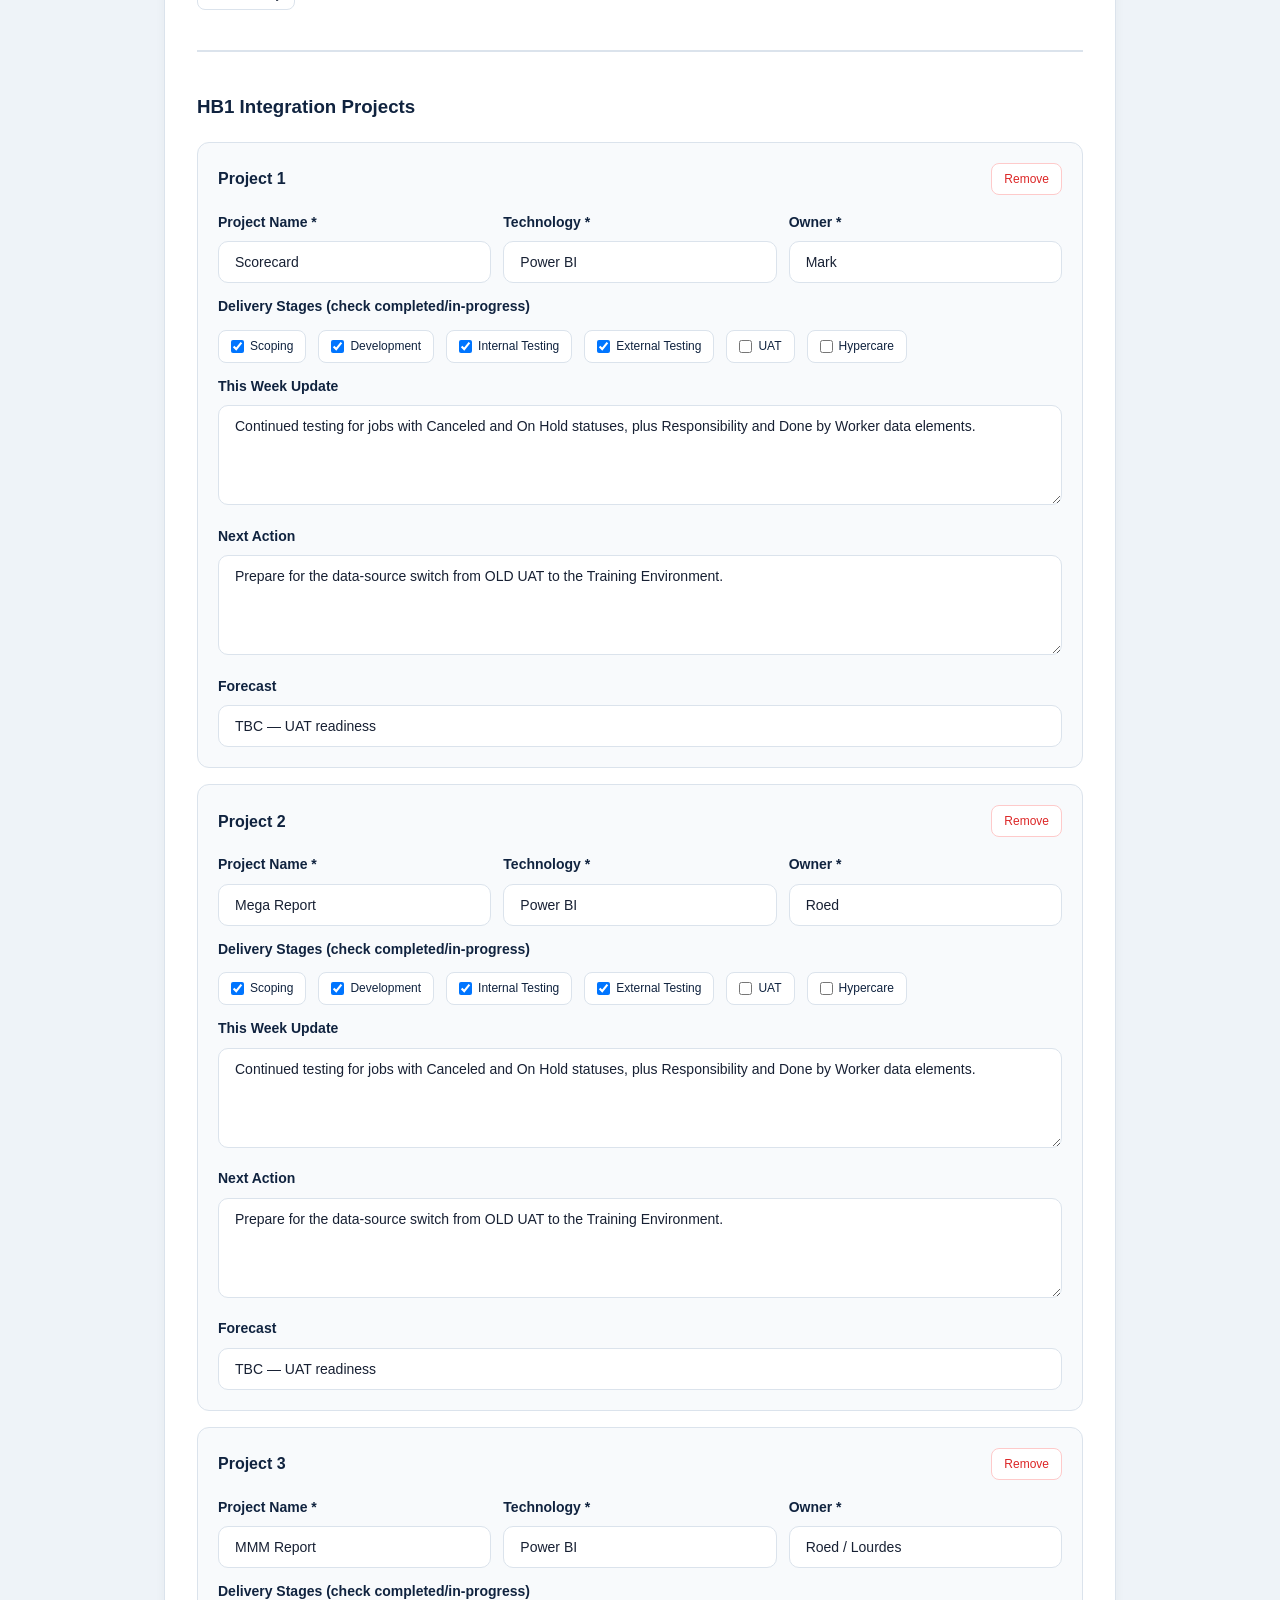
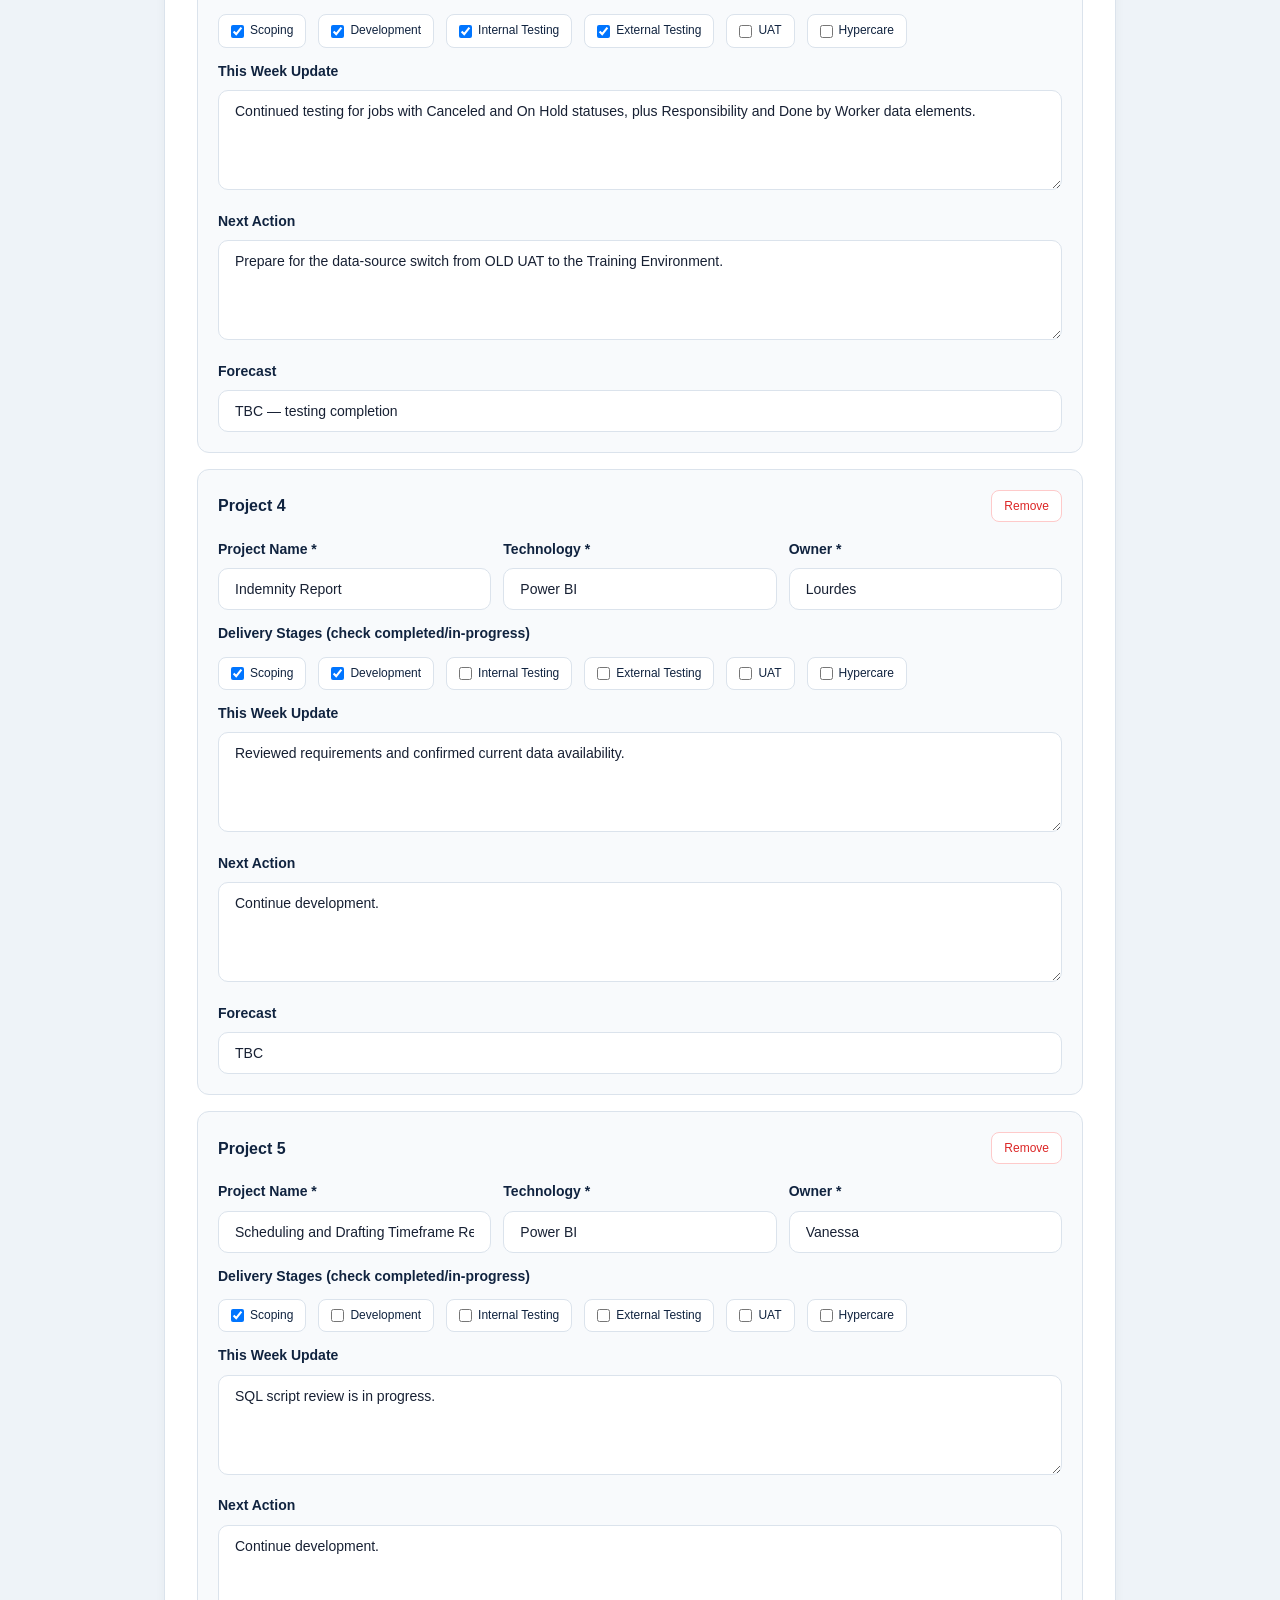
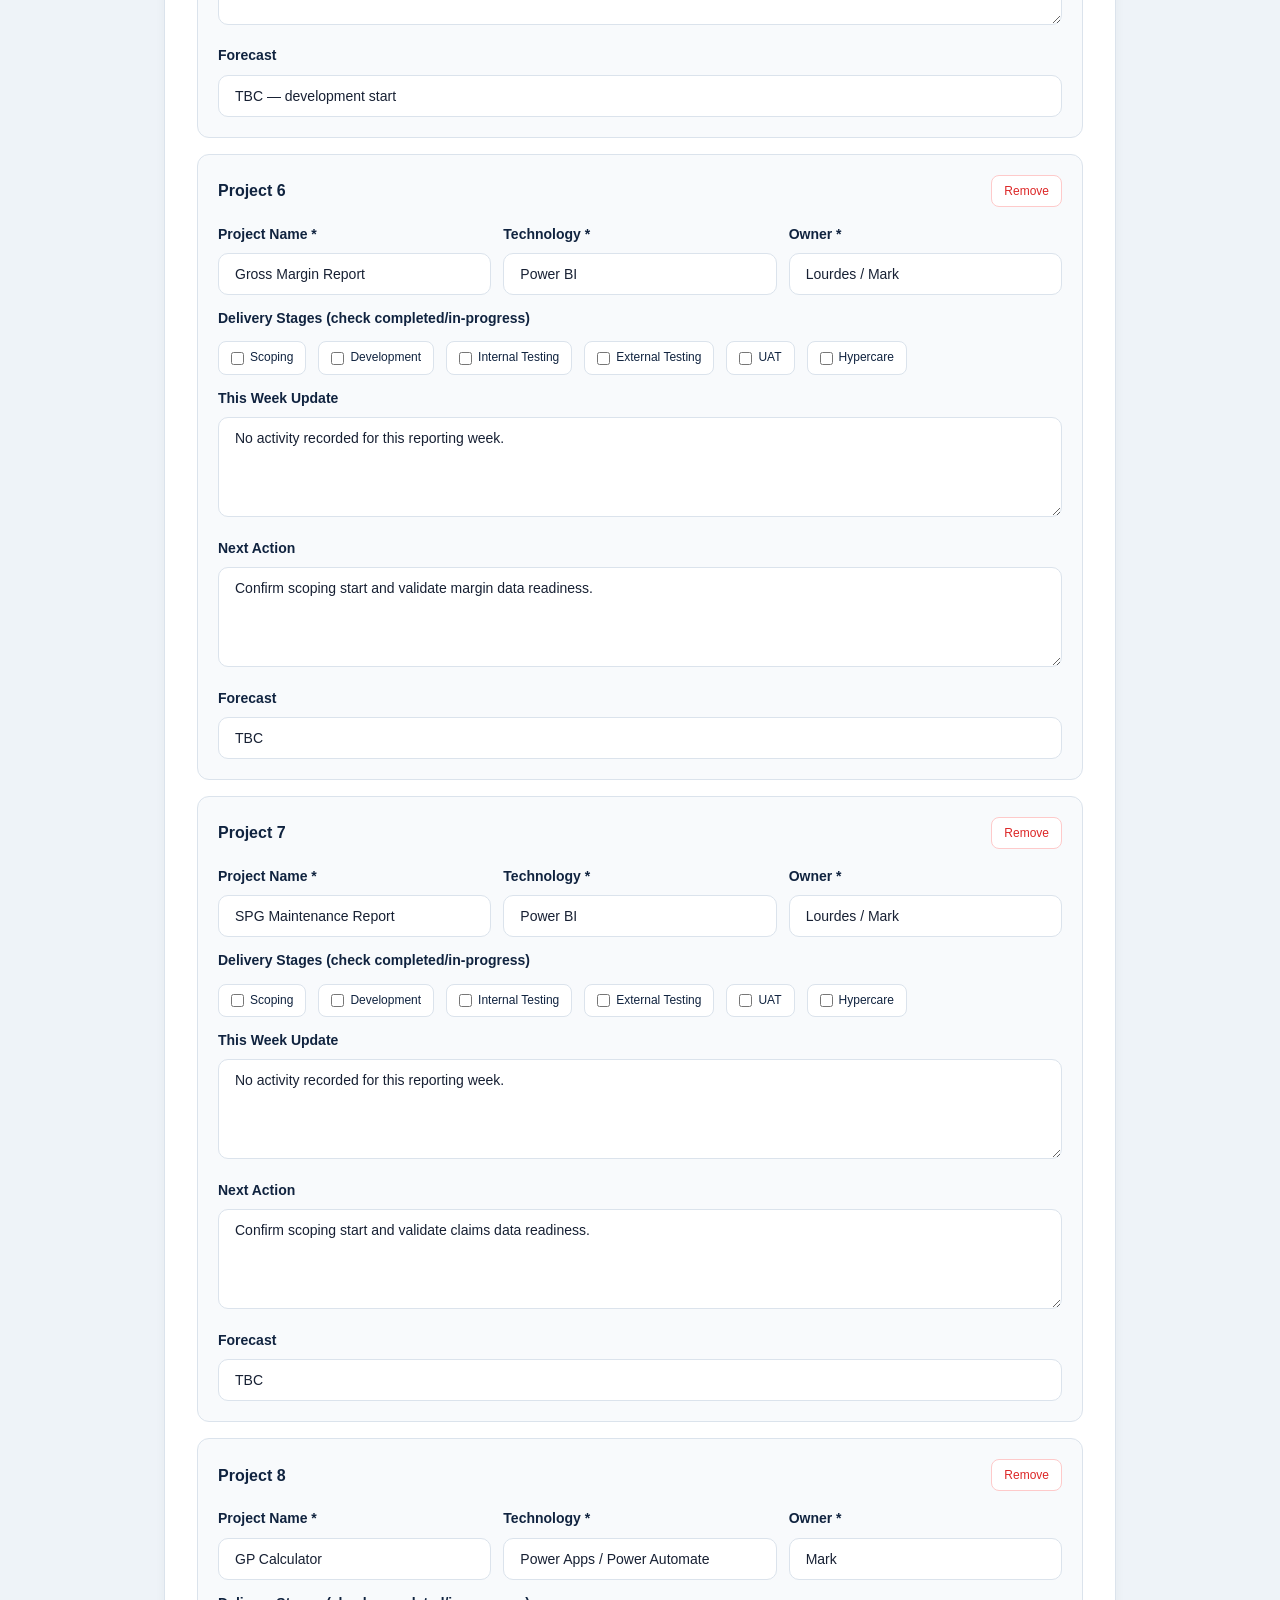
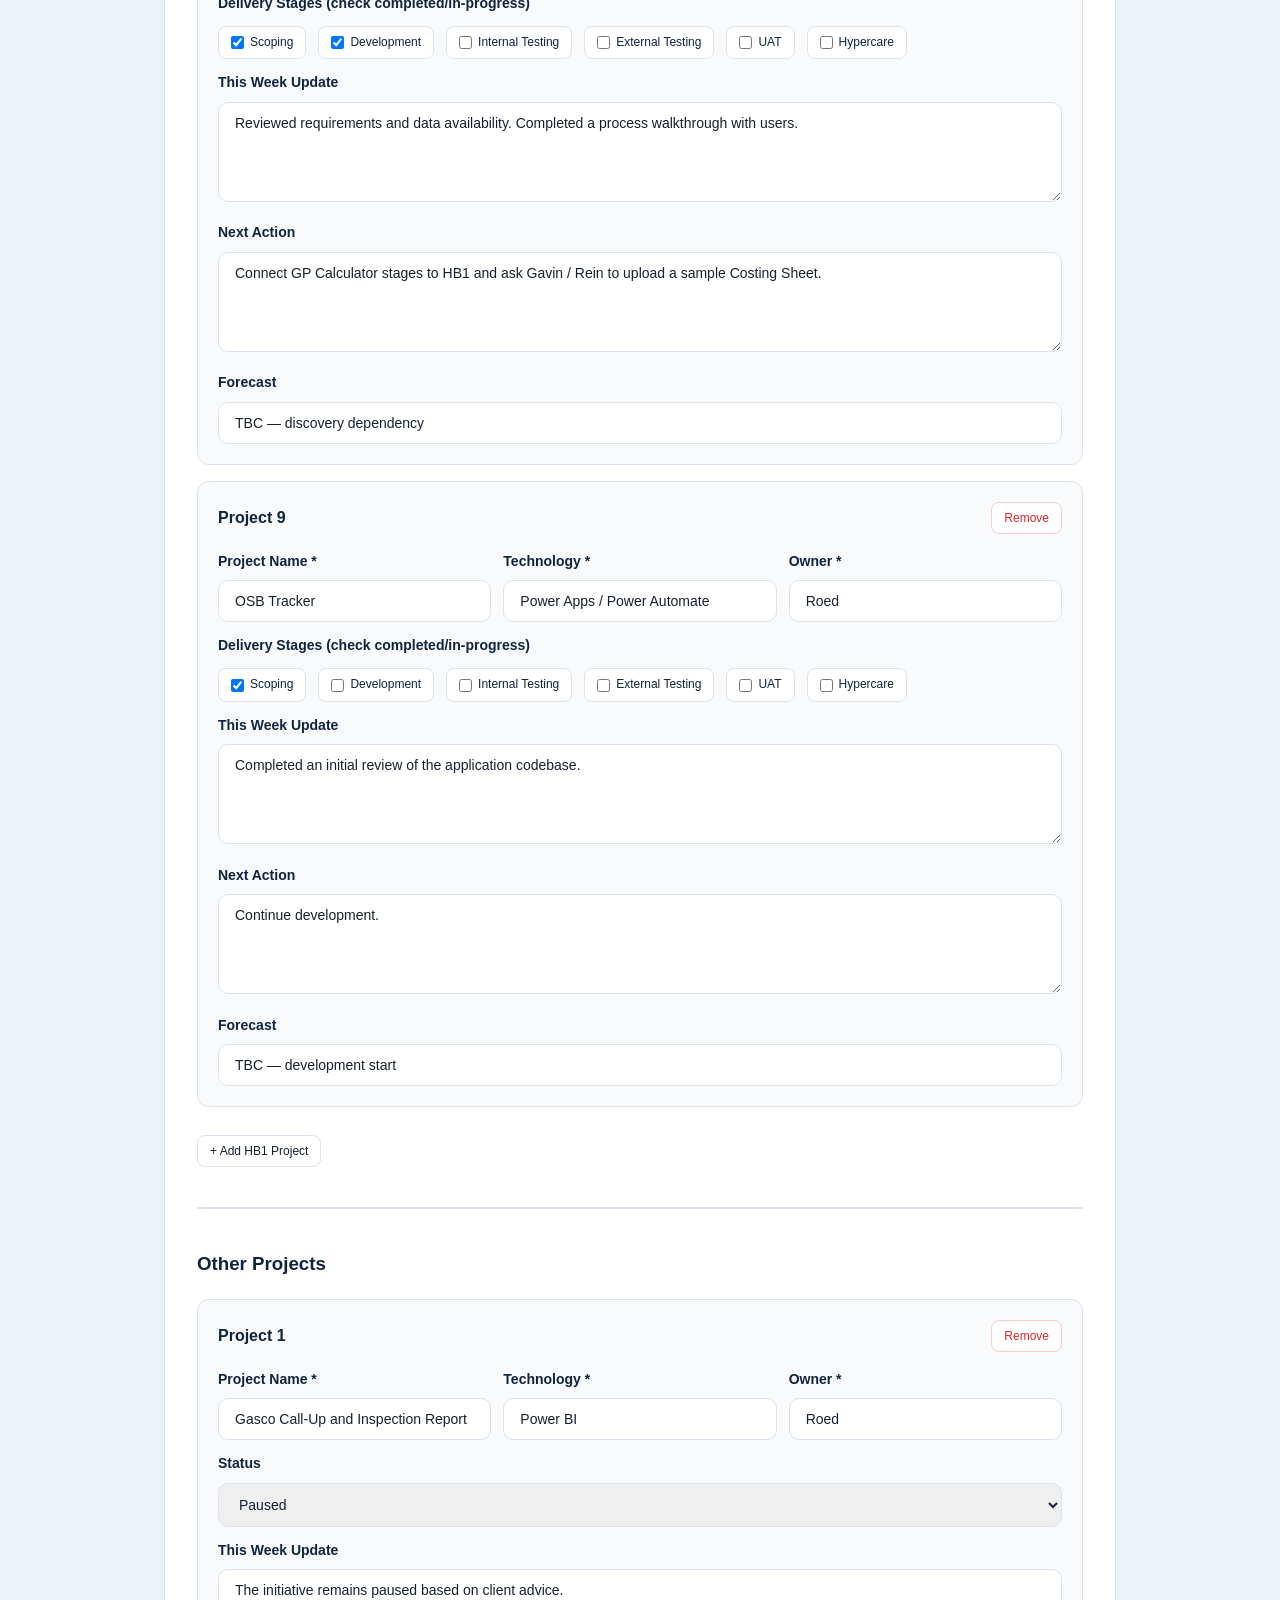
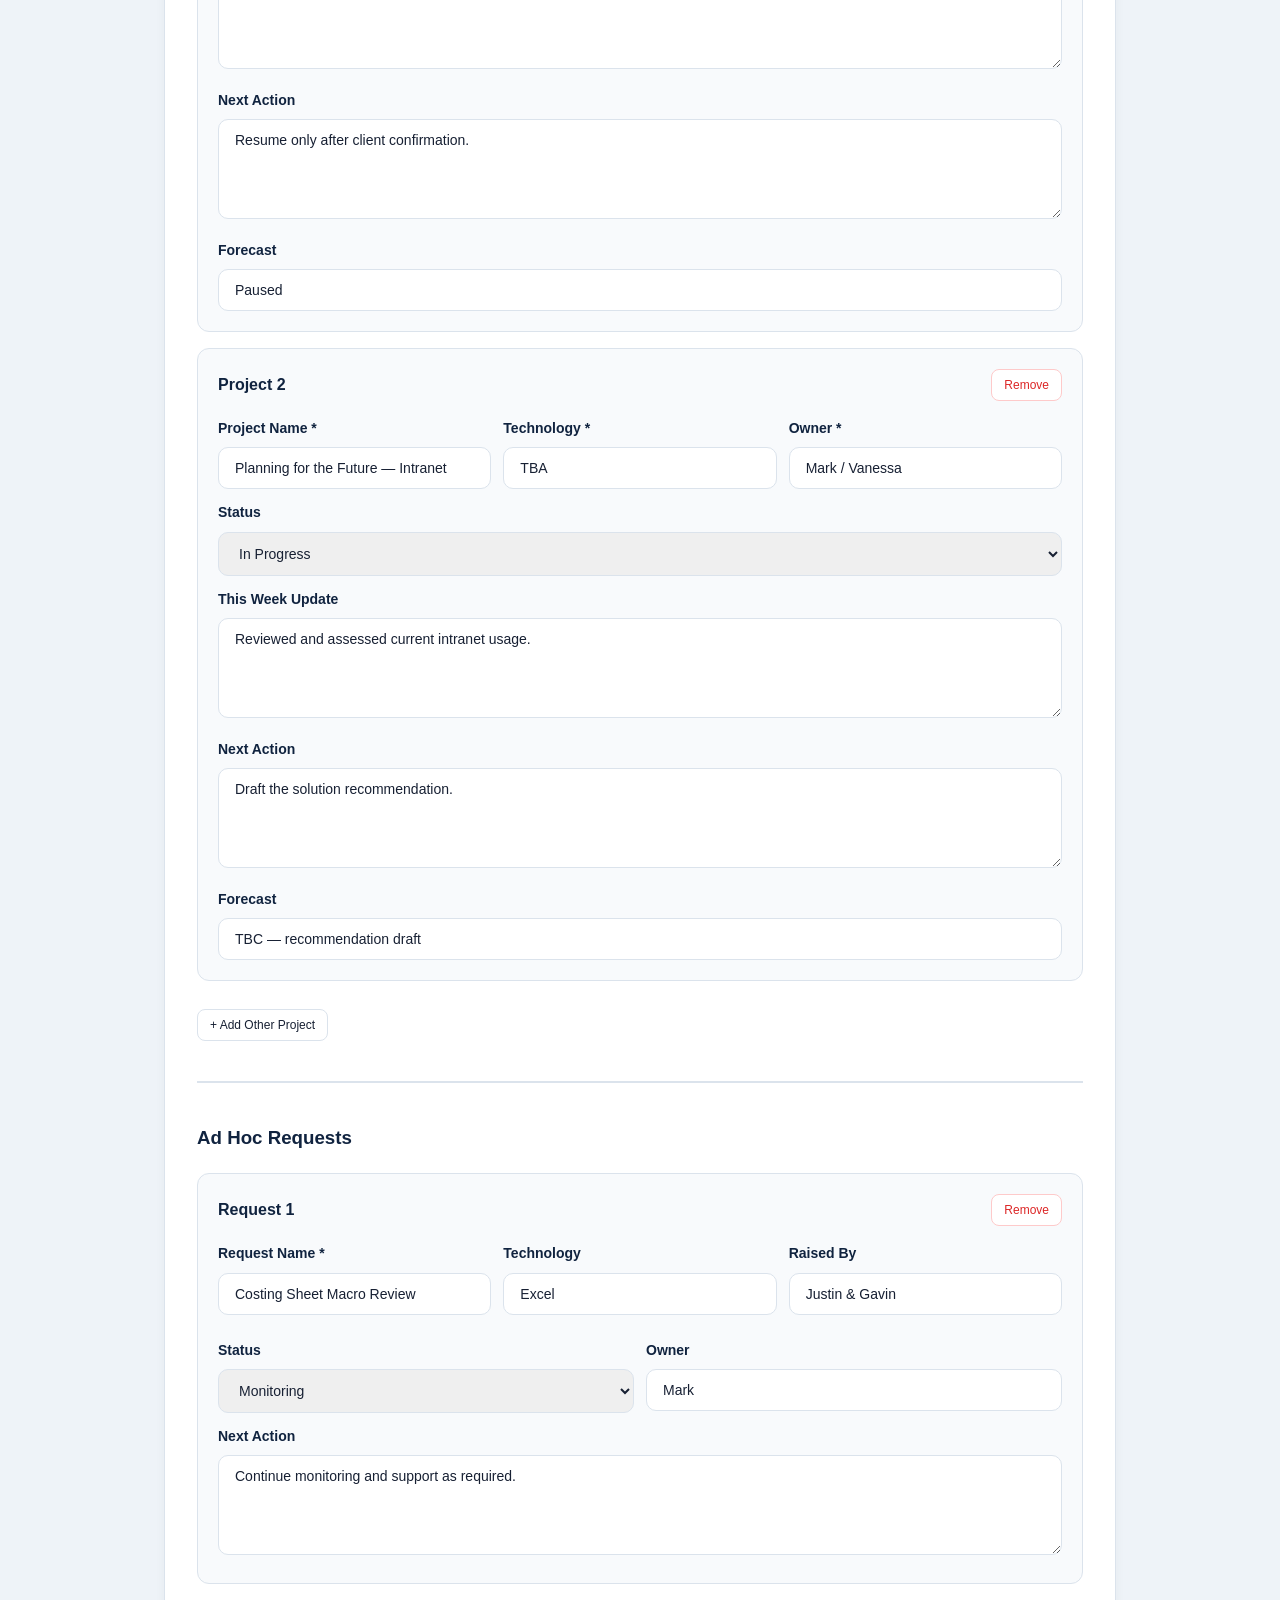
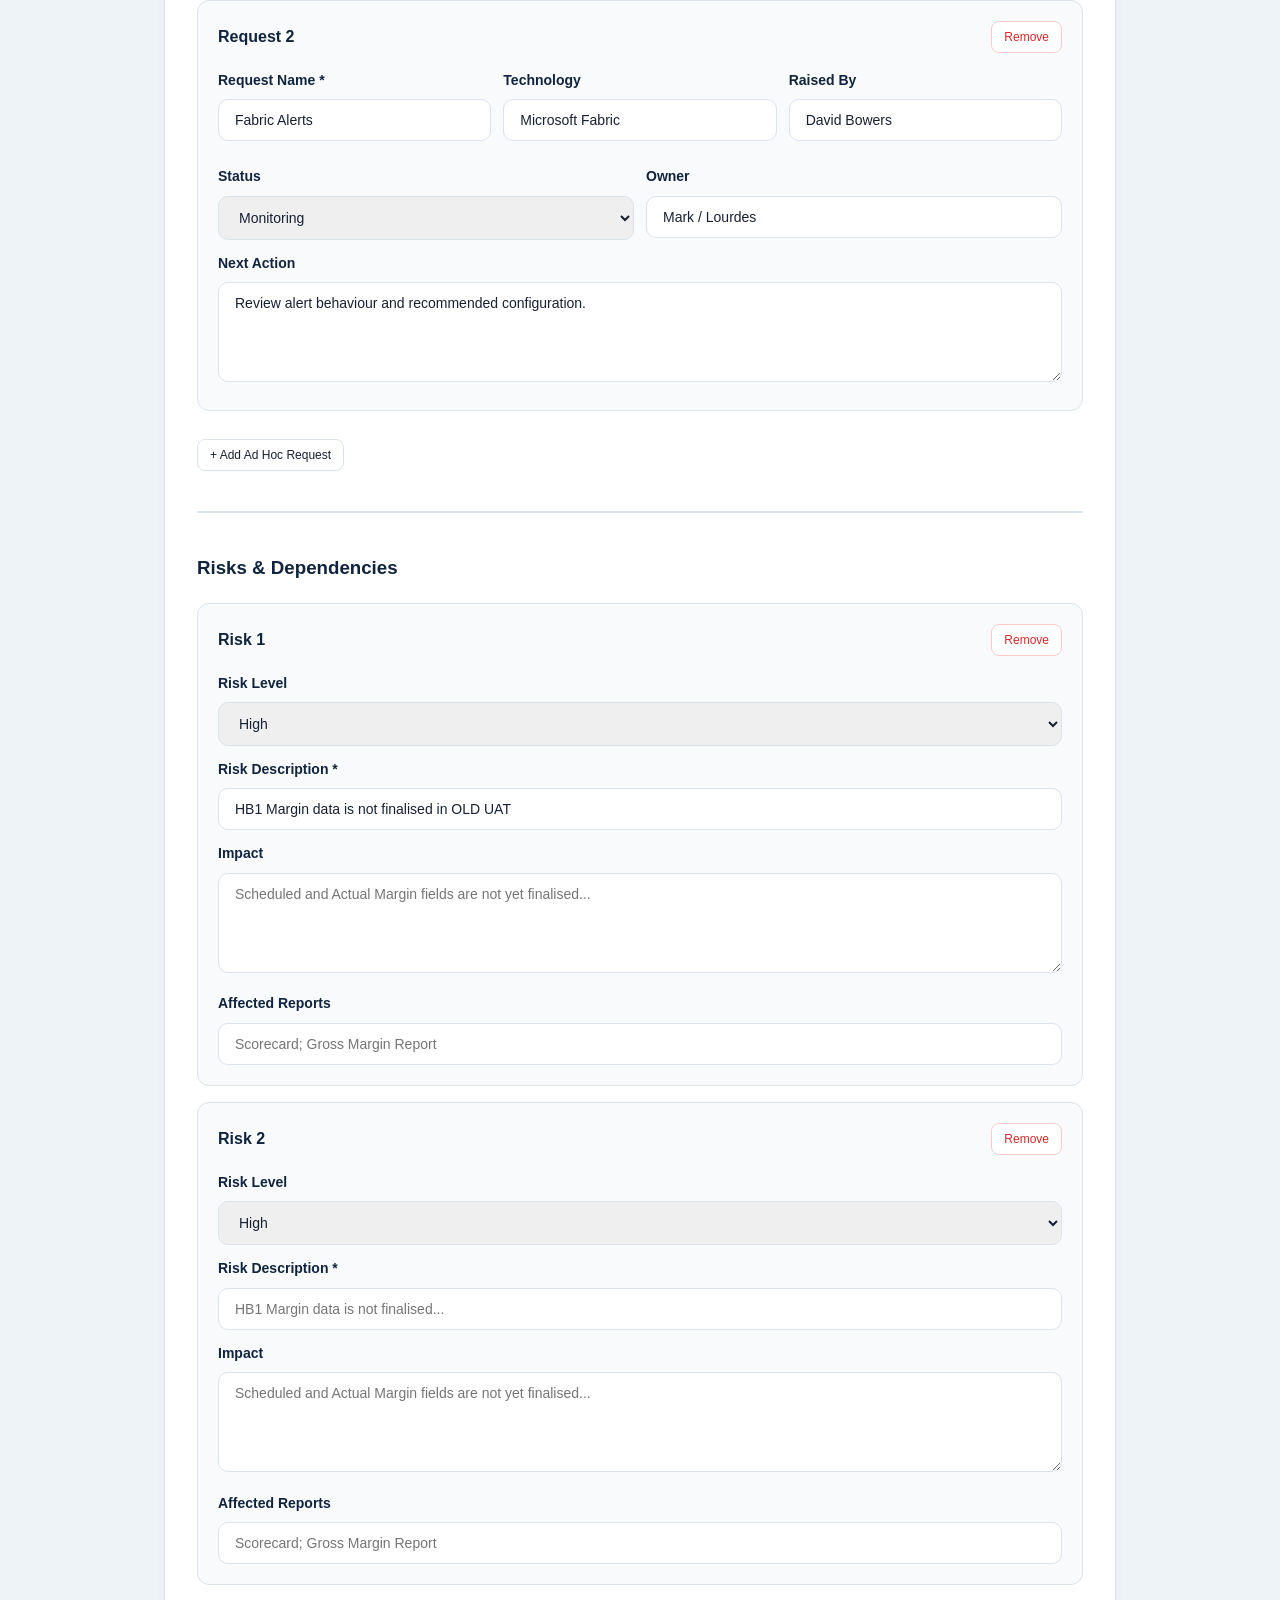
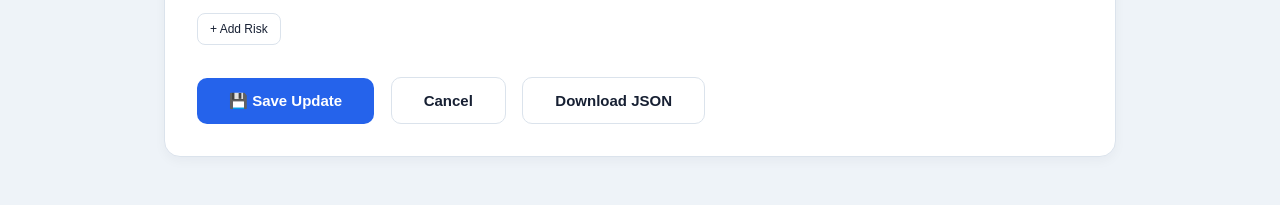
==== commit 29130dc2: "Fix preload timing and promise handling" ====
--- a/admin.html
+++ b/admin.html
@@ -497,10 +497,12 @@
     if (response.ok) {
       updatesData = await response.json();
       displayUpdates();
+      console.log('Loaded updates:', updatesData.updates.length);
     }
   } catch (error) {
     console.log('No existing updates found, starting fresh');
   }
+  return updatesData;
 }
 
 function displayUpdates() {
@@ -1079,7 +1081,8 @@
 // Initialize
 loadUpdates().then(() => {
   // After loading existing updates, pre-load form with next week's data
-  preloadPreviousWeek();
+  console.log('About to preload, updates available:', updatesData.updates.length);
+  setTimeout(() => preloadPreviousWeek(), 200);
 });
 </script>
 </body>
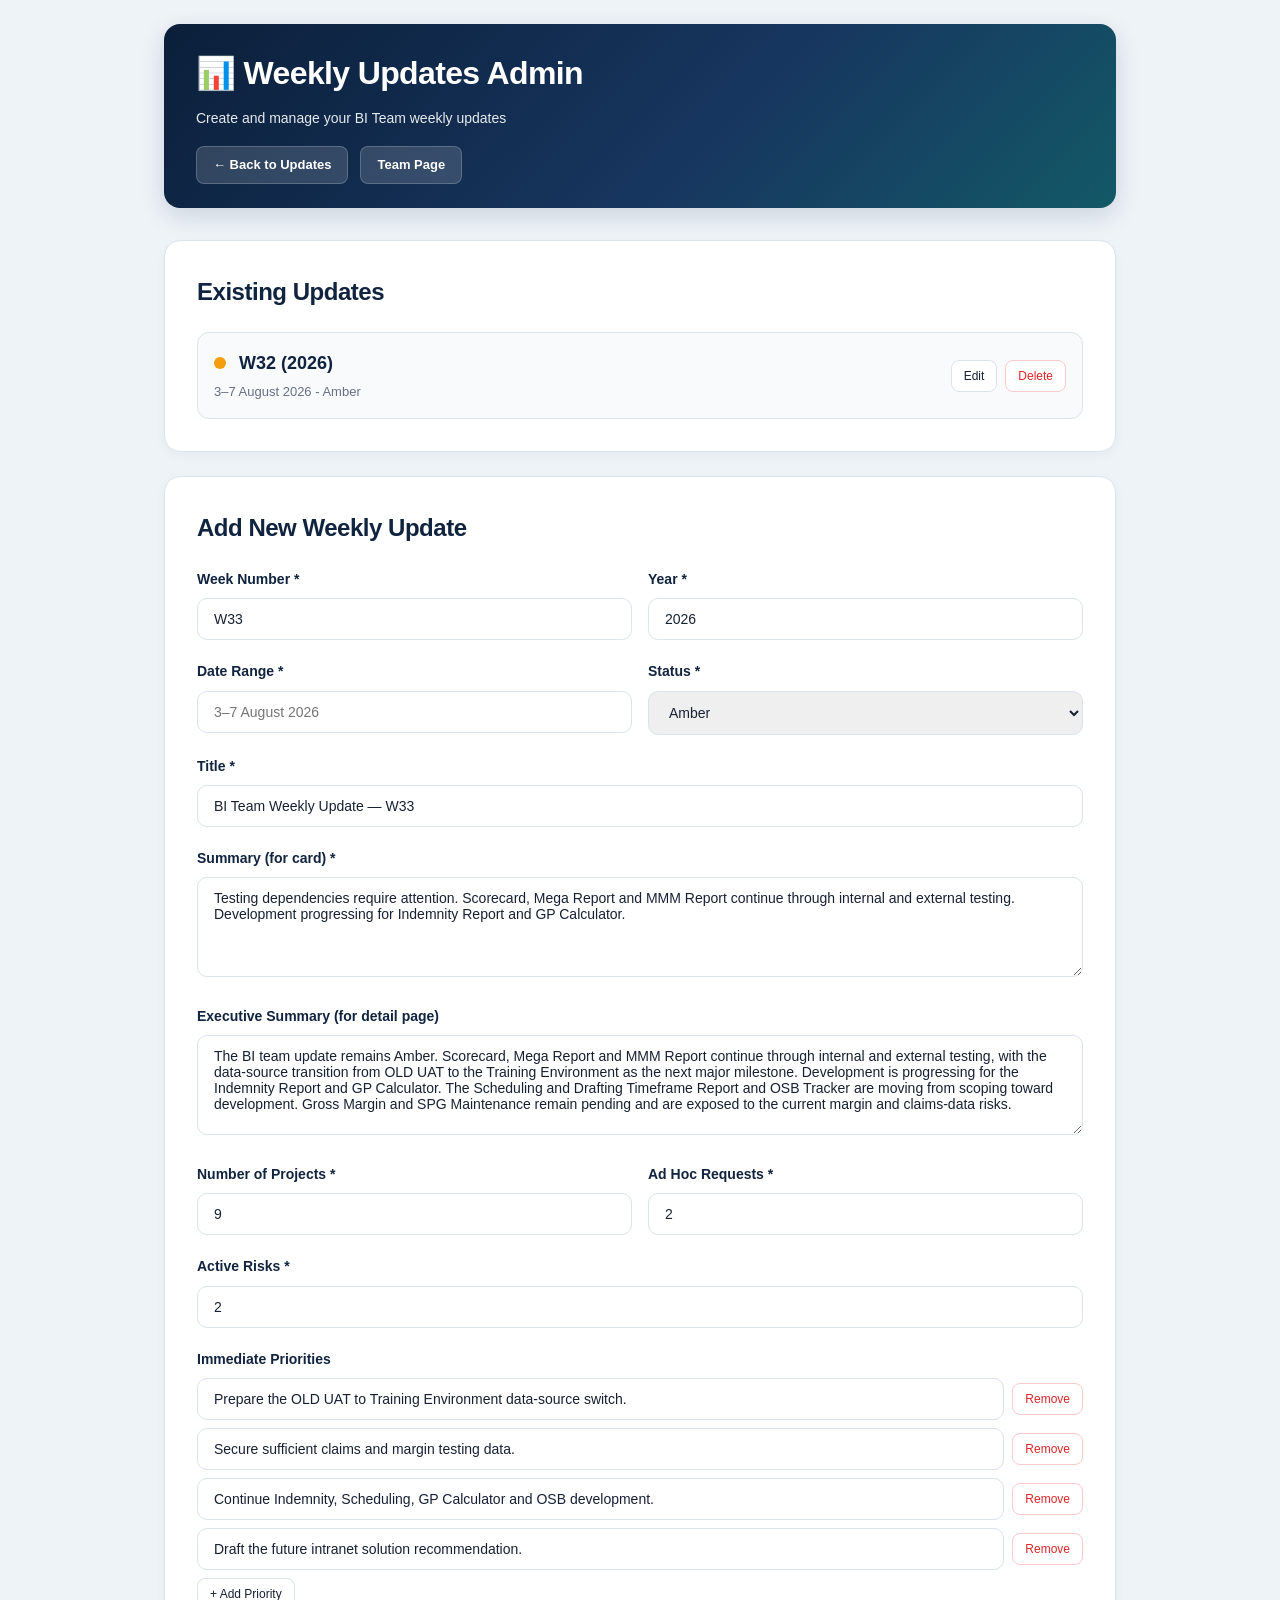
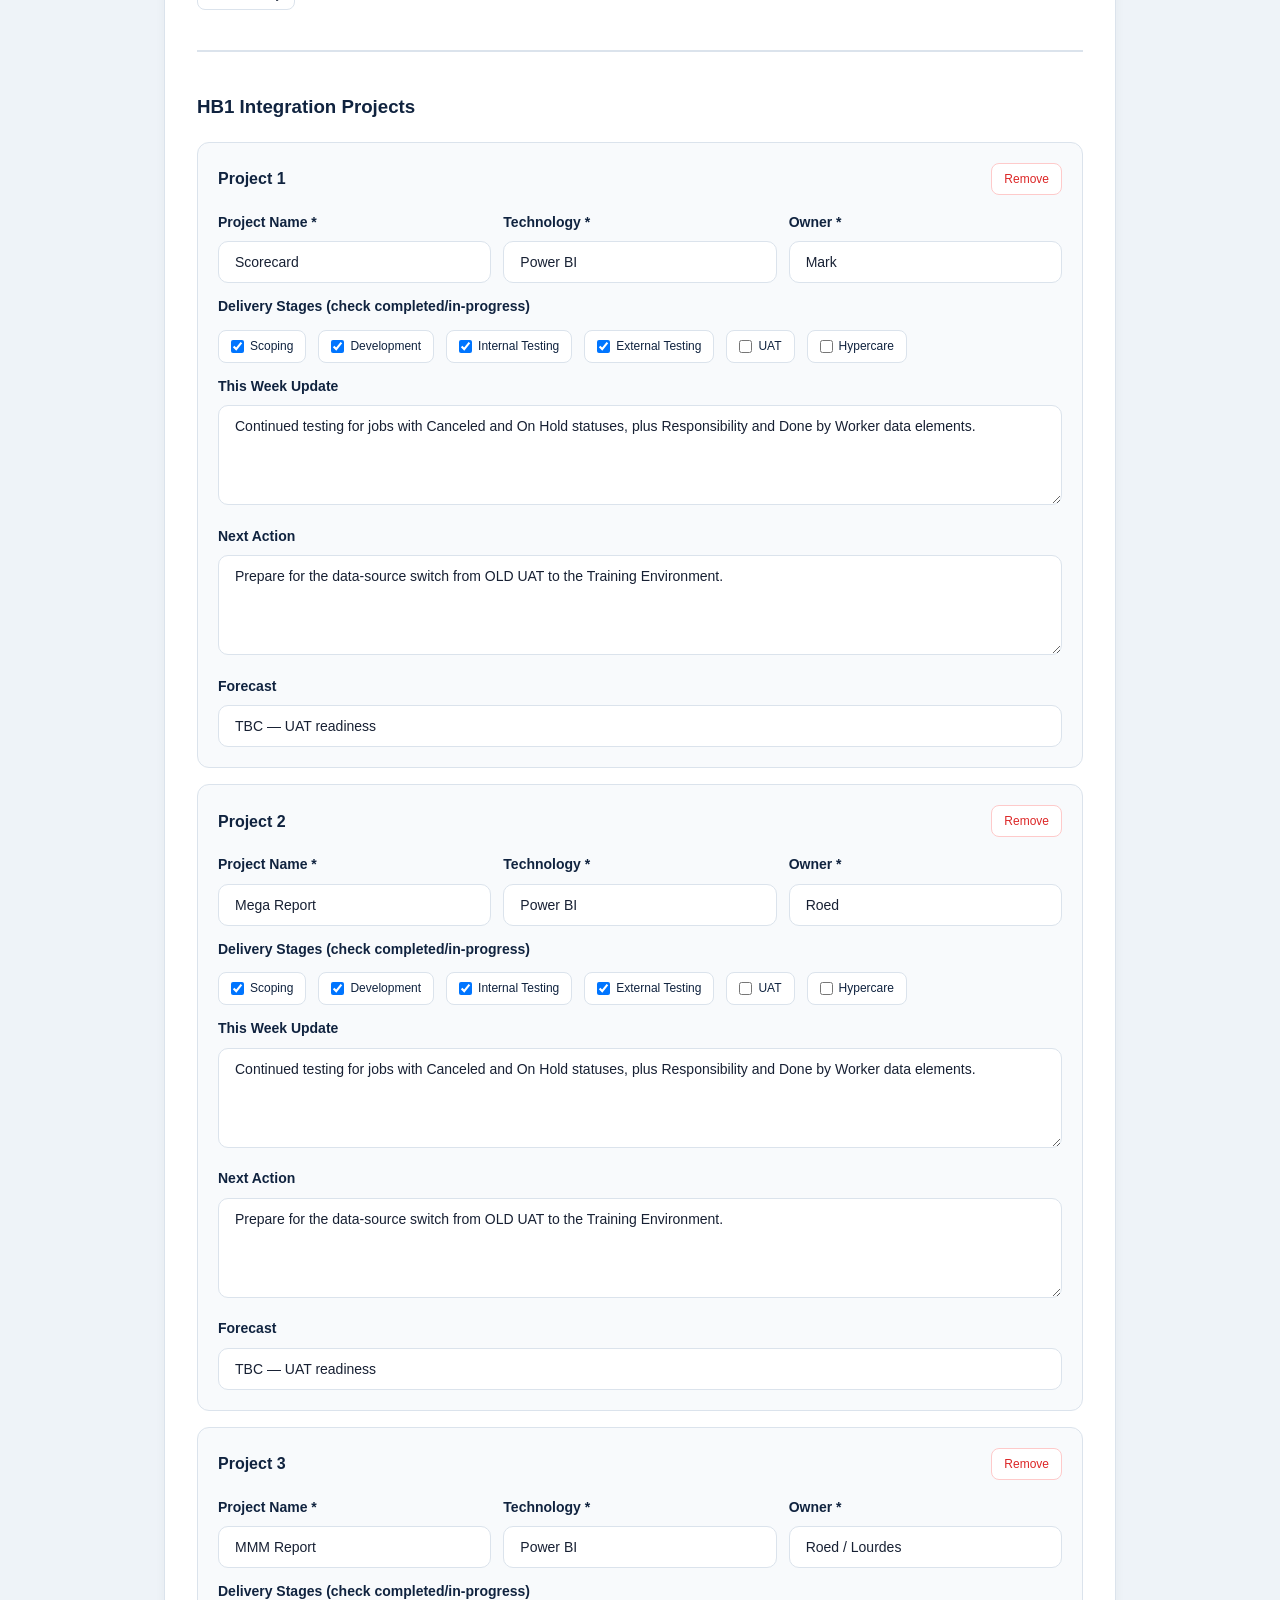
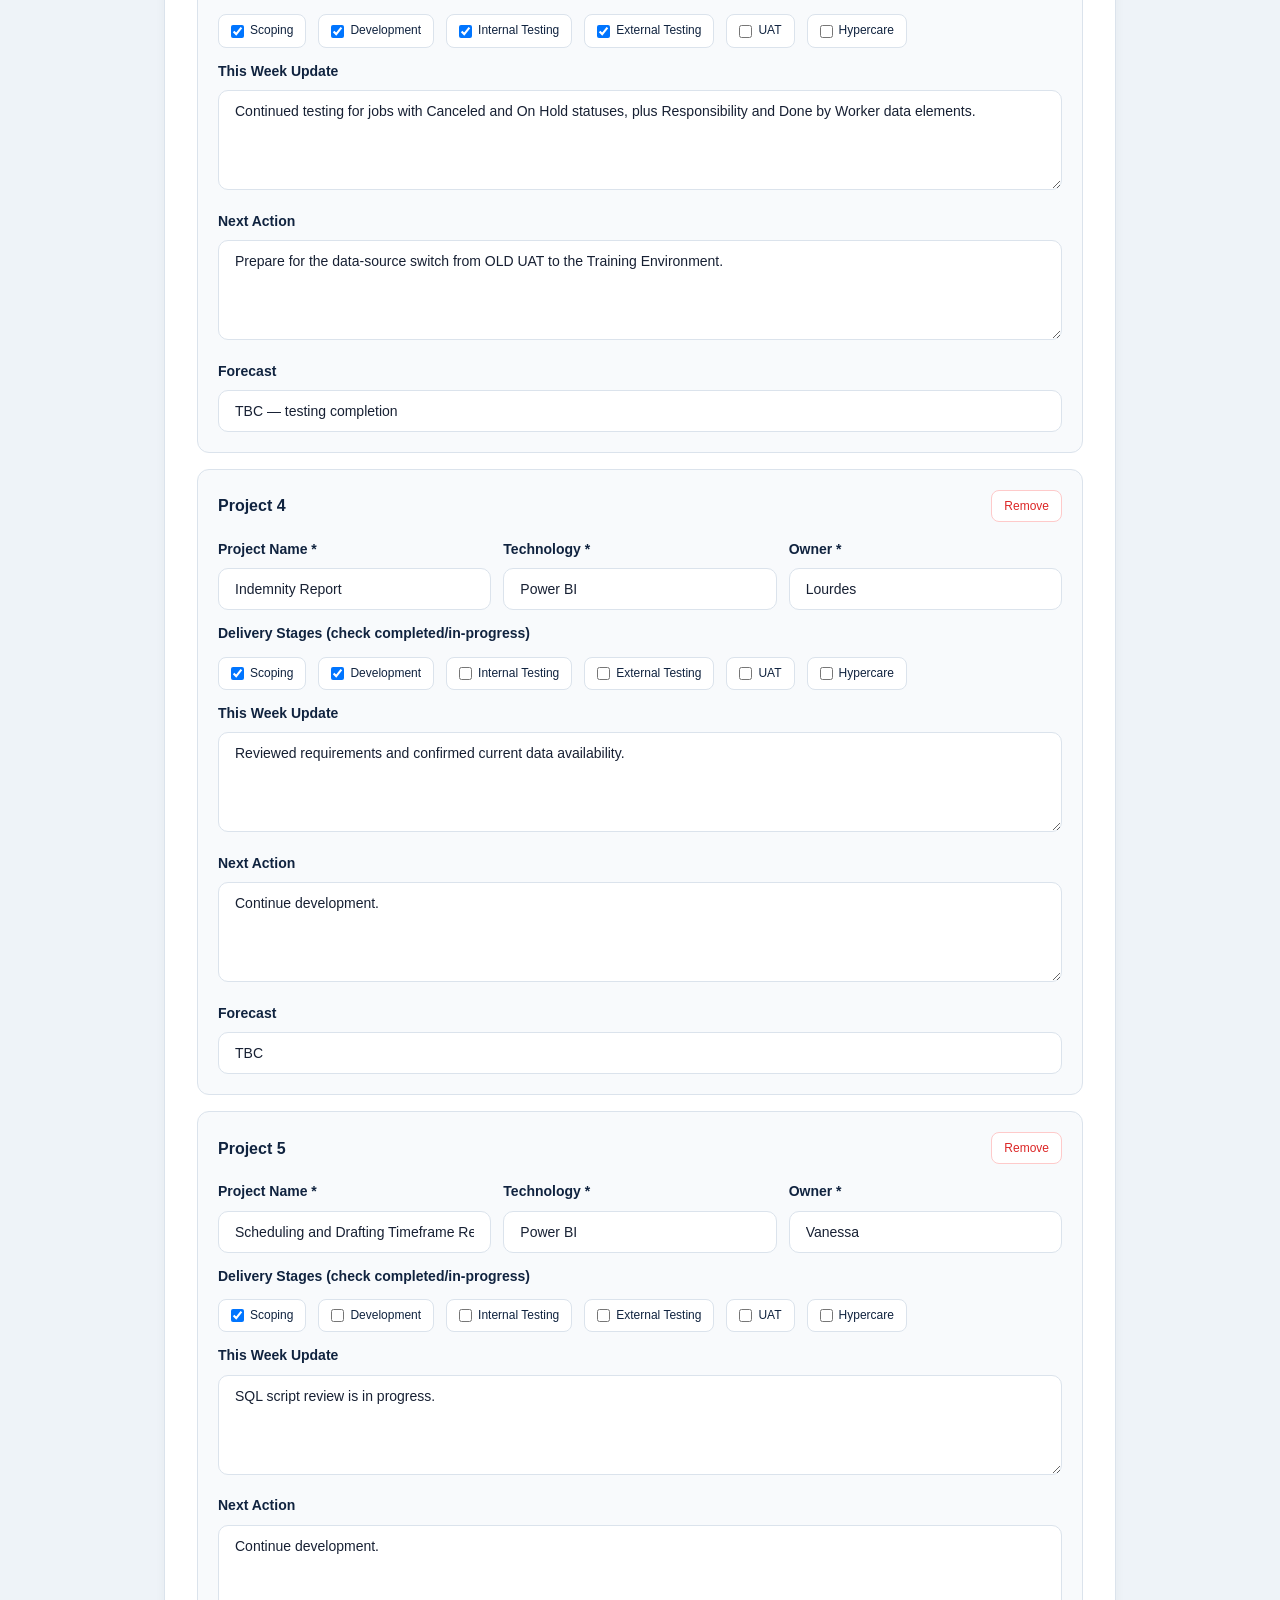
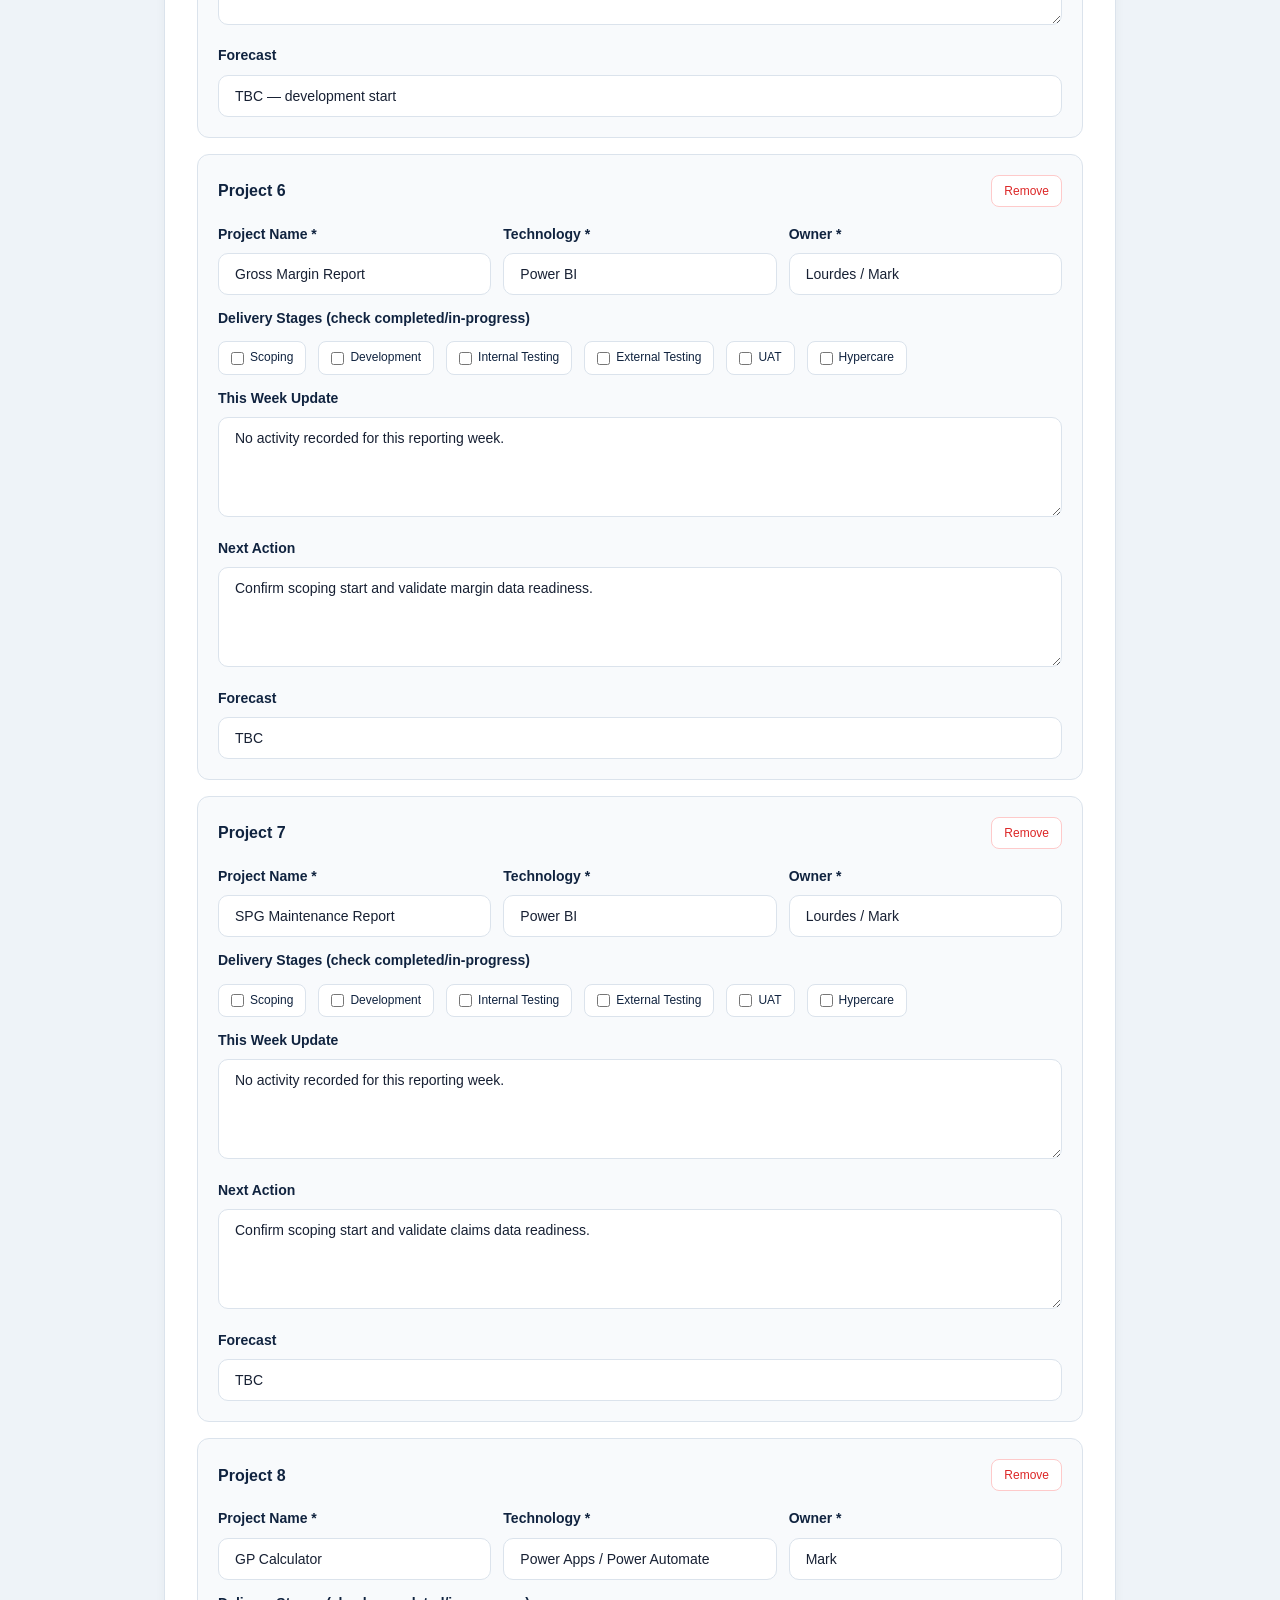
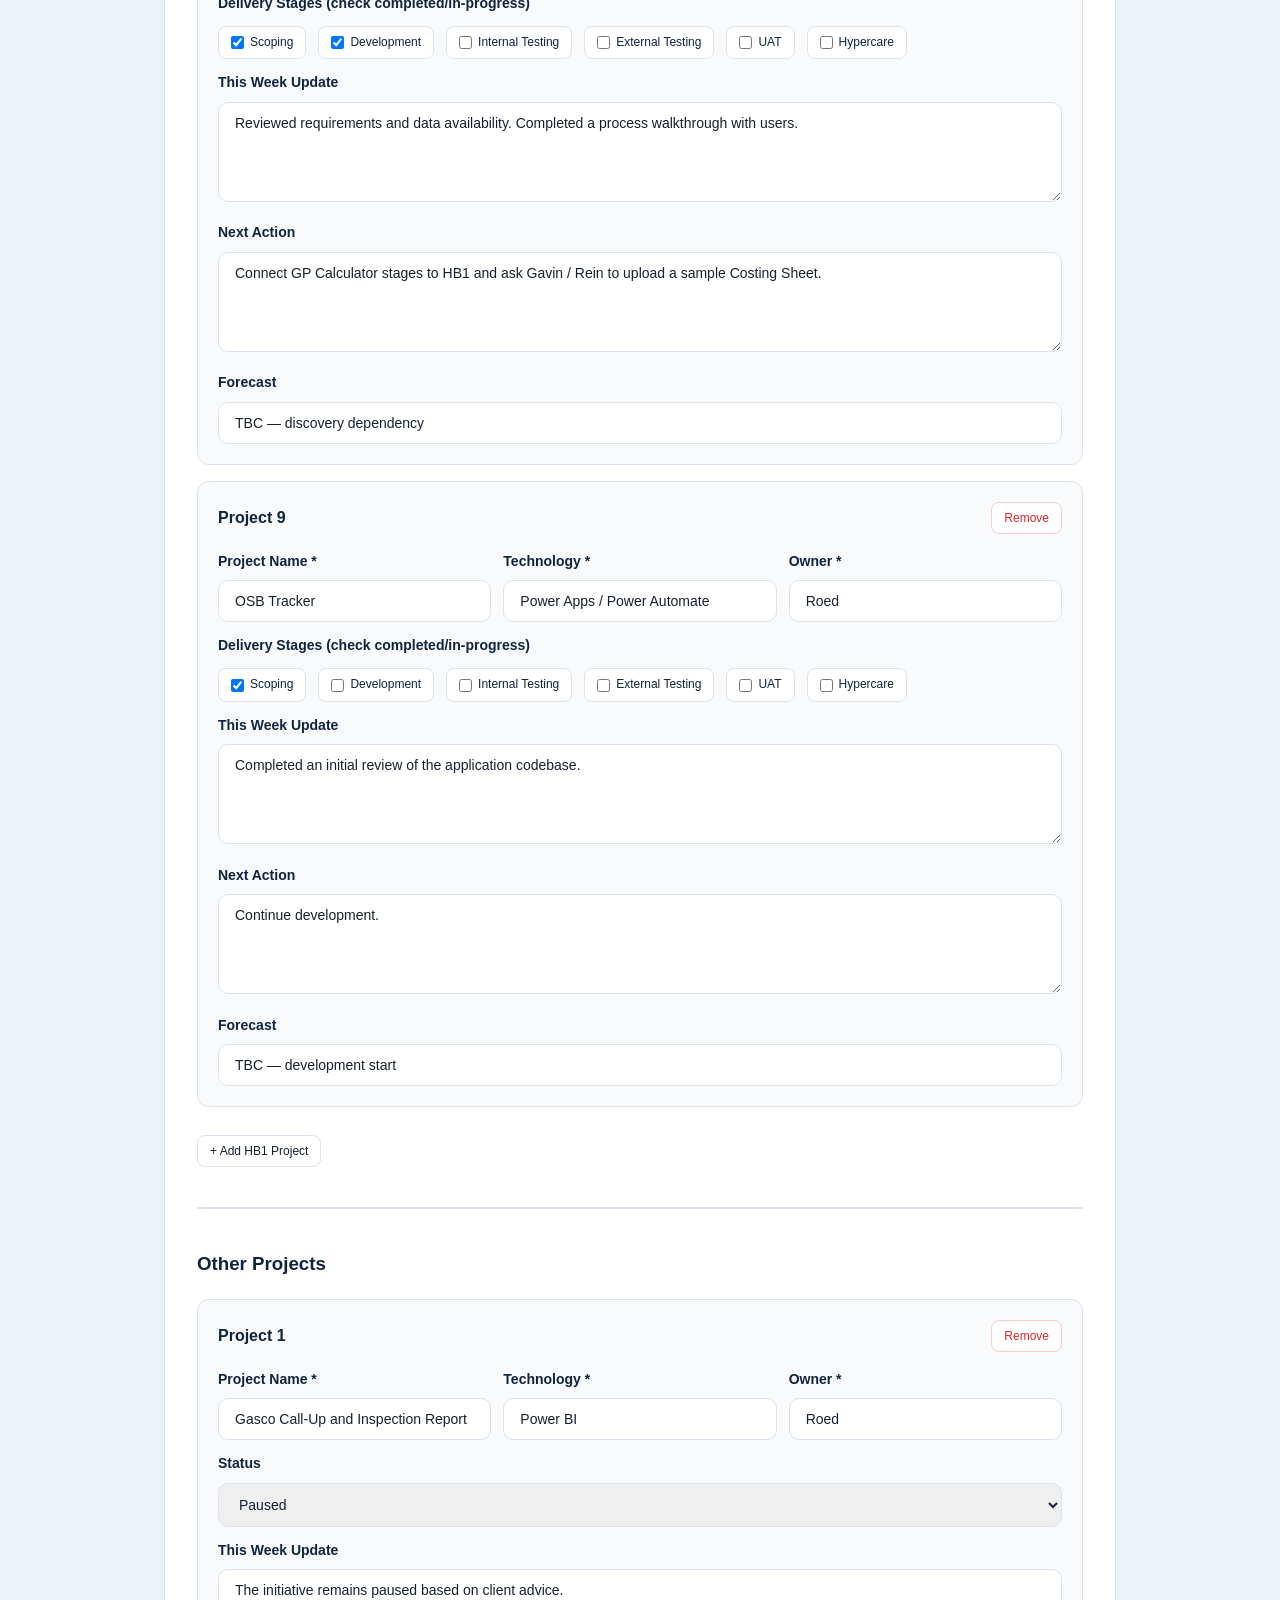
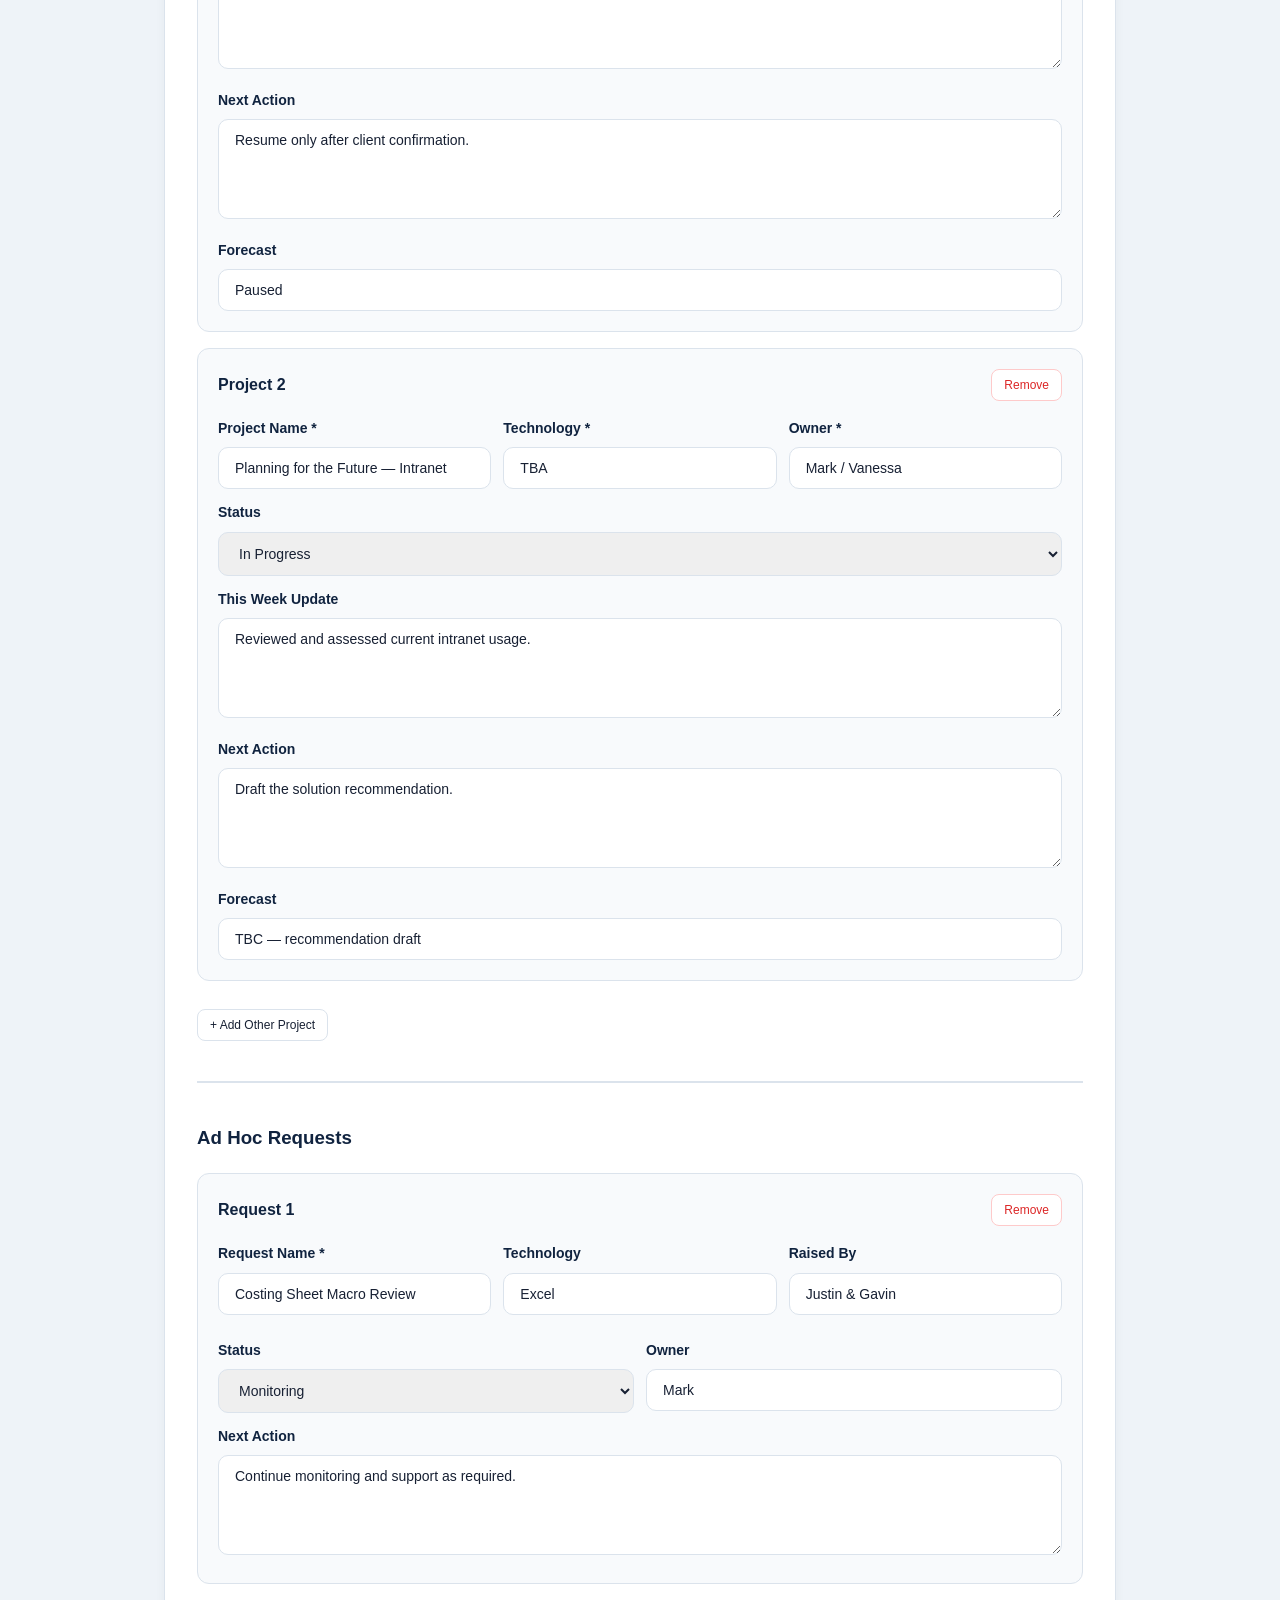
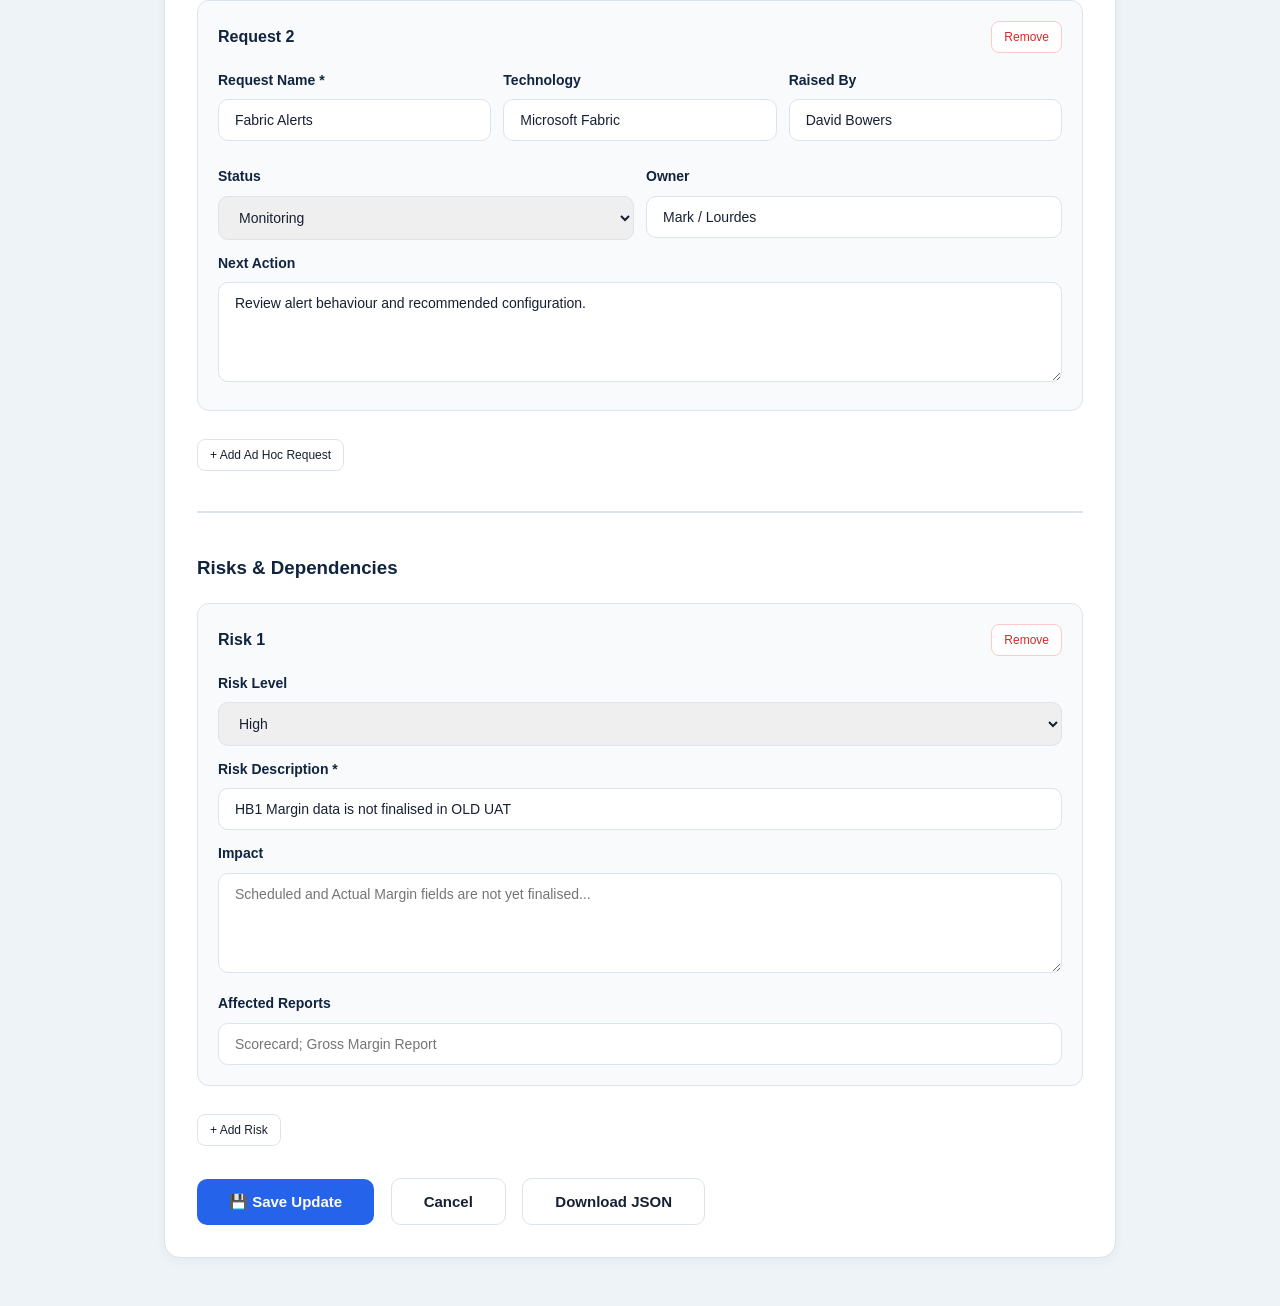
==== commit bb9b3608: "Fix project card population - fill data immediately after creating each card" ====
--- a/admin.html
+++ b/admin.html
@@ -759,12 +759,11 @@
 
   // Load HB1 projects
   document.getElementById('hb1ProjectsList').innerHTML = '';
-  (previousUpdate.hb1Projects || []).forEach(() => {
+  (previousUpdate.hb1Projects || []).forEach((proj, i) => {
     addProject('hb1');
-  });
-  const hb1Cards = document.querySelectorAll('#hb1ProjectsList .project-card');
-  (previousUpdate.hb1Projects || []).forEach((proj, i) => {
-    const card = hb1Cards[i];
+    // Fill immediately after adding
+    const list = document.getElementById('hb1ProjectsList');
+    const card = list.children[list.children.length - 1];
     card.querySelector('.project-name').value = proj.name;
     card.querySelector('.project-tech').value = proj.technology;
     card.querySelector('.project-owner').value = proj.owner;
@@ -783,12 +782,11 @@
 
   // Load other projects
   document.getElementById('otherProjectsList').innerHTML = '';
-  (previousUpdate.otherProjects || []).forEach(() => {
+  (previousUpdate.otherProjects || []).forEach((proj, i) => {
     addProject('other');
-  });
-  const otherCards = document.querySelectorAll('#otherProjectsList .project-card');
-  (previousUpdate.otherProjects || []).forEach((proj, i) => {
-    const card = otherCards[i];
+    // Fill immediately after adding
+    const list = document.getElementById('otherProjectsList');
+    const card = list.children[list.children.length - 1];
     card.querySelector('.project-name').value = proj.name;
     card.querySelector('.project-tech').value = proj.technology;
     card.querySelector('.project-owner').value = proj.owner;
@@ -800,12 +798,11 @@
 
   // Load ad hoc requests
   document.getElementById('adHocList').innerHTML = '';
-  (previousUpdate.adHocRequests || []).forEach(() => {
+  (previousUpdate.adHocRequests || []).forEach((req, i) => {
     addAdHoc();
-  });
-  const adHocCards = document.querySelectorAll('#adHocList .project-card');
-  (previousUpdate.adHocRequests || []).forEach((req, i) => {
-    const card = adHocCards[i];
+    // Fill immediately after adding
+    const list = document.getElementById('adHocList');
+    const card = list.children[list.children.length - 1];
     card.querySelector('.adhoc-name').value = req.name;
     card.querySelector('.adhoc-tech').value = req.technology || '';
     card.querySelector('.adhoc-raised').value = req.raisedBy || '';
@@ -816,12 +813,11 @@
 
   // Load risks
   document.getElementById('risksList').innerHTML = '';
-  (previousUpdate.riskDetails || []).forEach(() => {
+  (previousUpdate.riskDetails || []).forEach((risk, i) => {
     addRisk();
-  });
-  const riskCards = document.querySelectorAll('#risksList .project-card');
-  (previousUpdate.riskDetails || []).forEach((risk, i) => {
-    const card = riskCards[i];
+    // Fill immediately after adding
+    const list = document.getElementById('risksList');
+    const card = list.children[list.children.length - 1];
     card.querySelector('.risk-name').value = risk.name;
     card.querySelector('.risk-category').value = risk.category || 'quality';
     card.querySelector('.risk-likelihood').value = risk.likelihood || 'medium';
